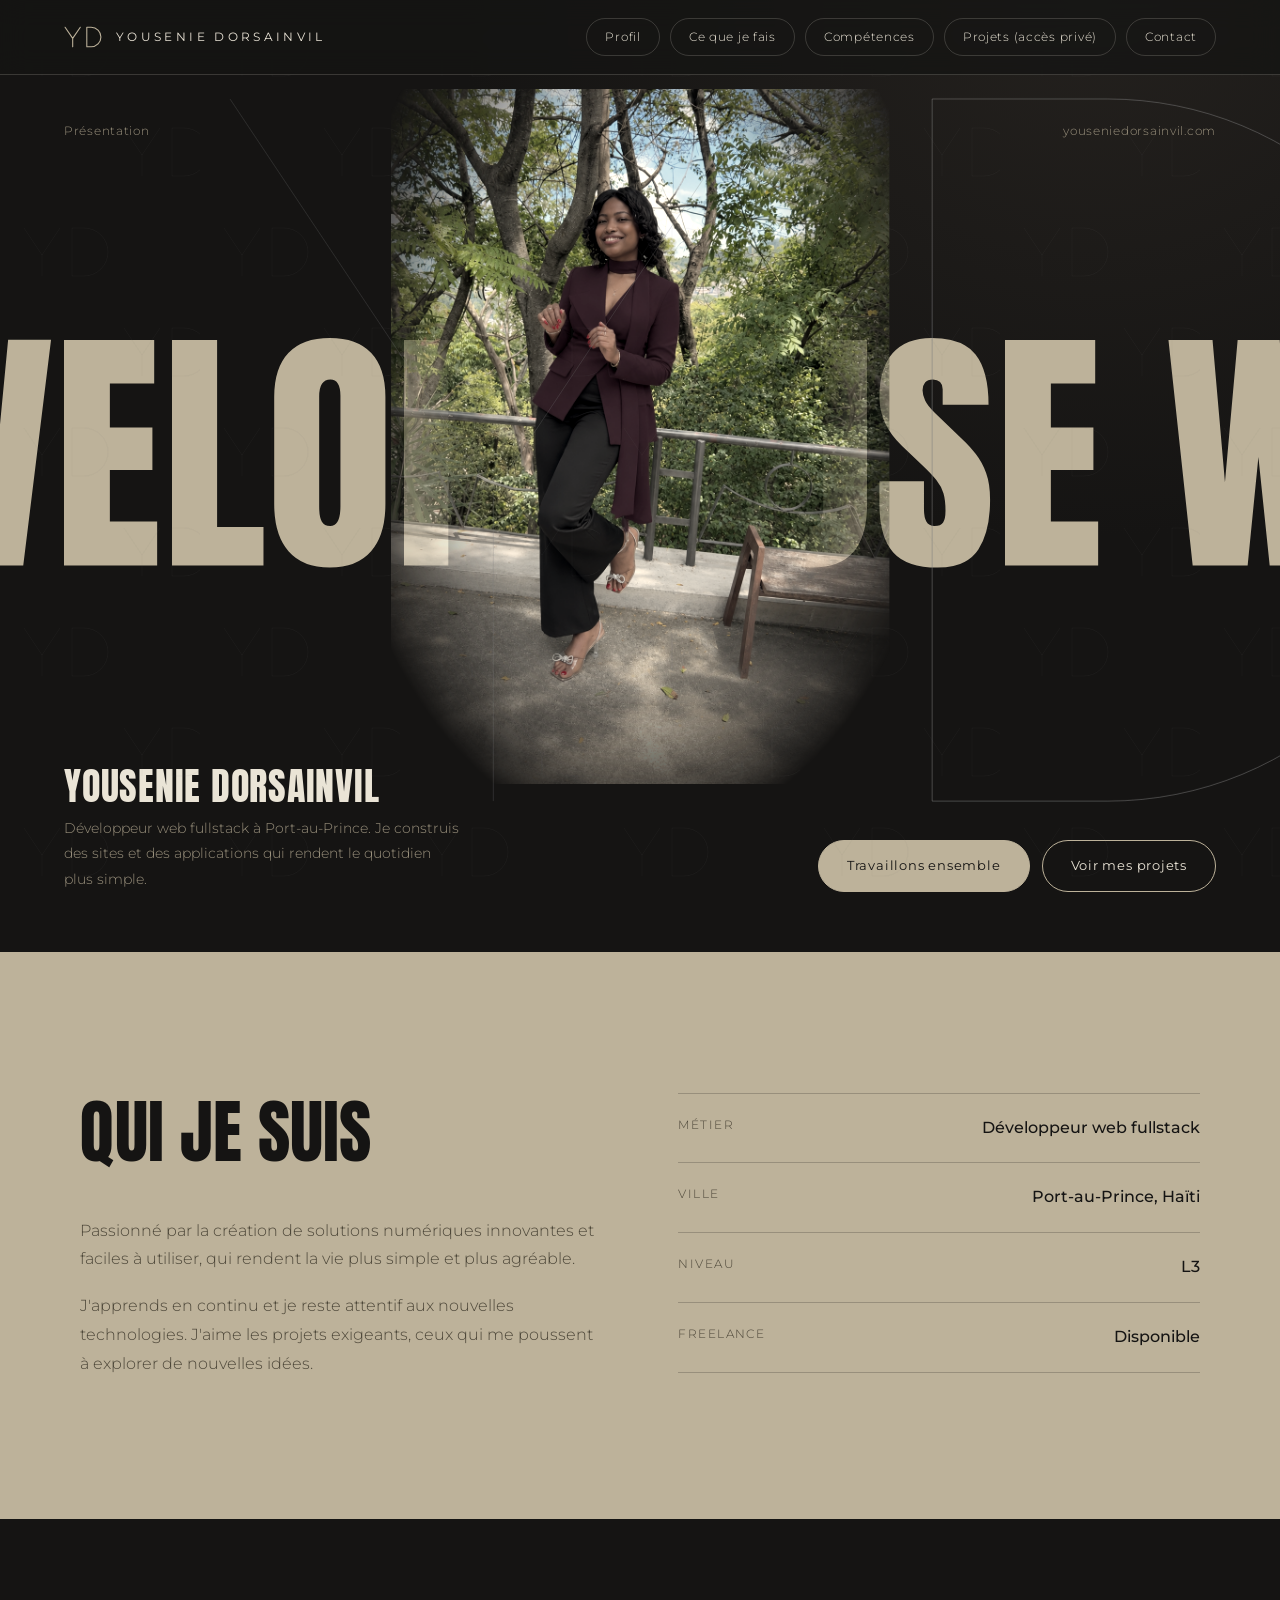
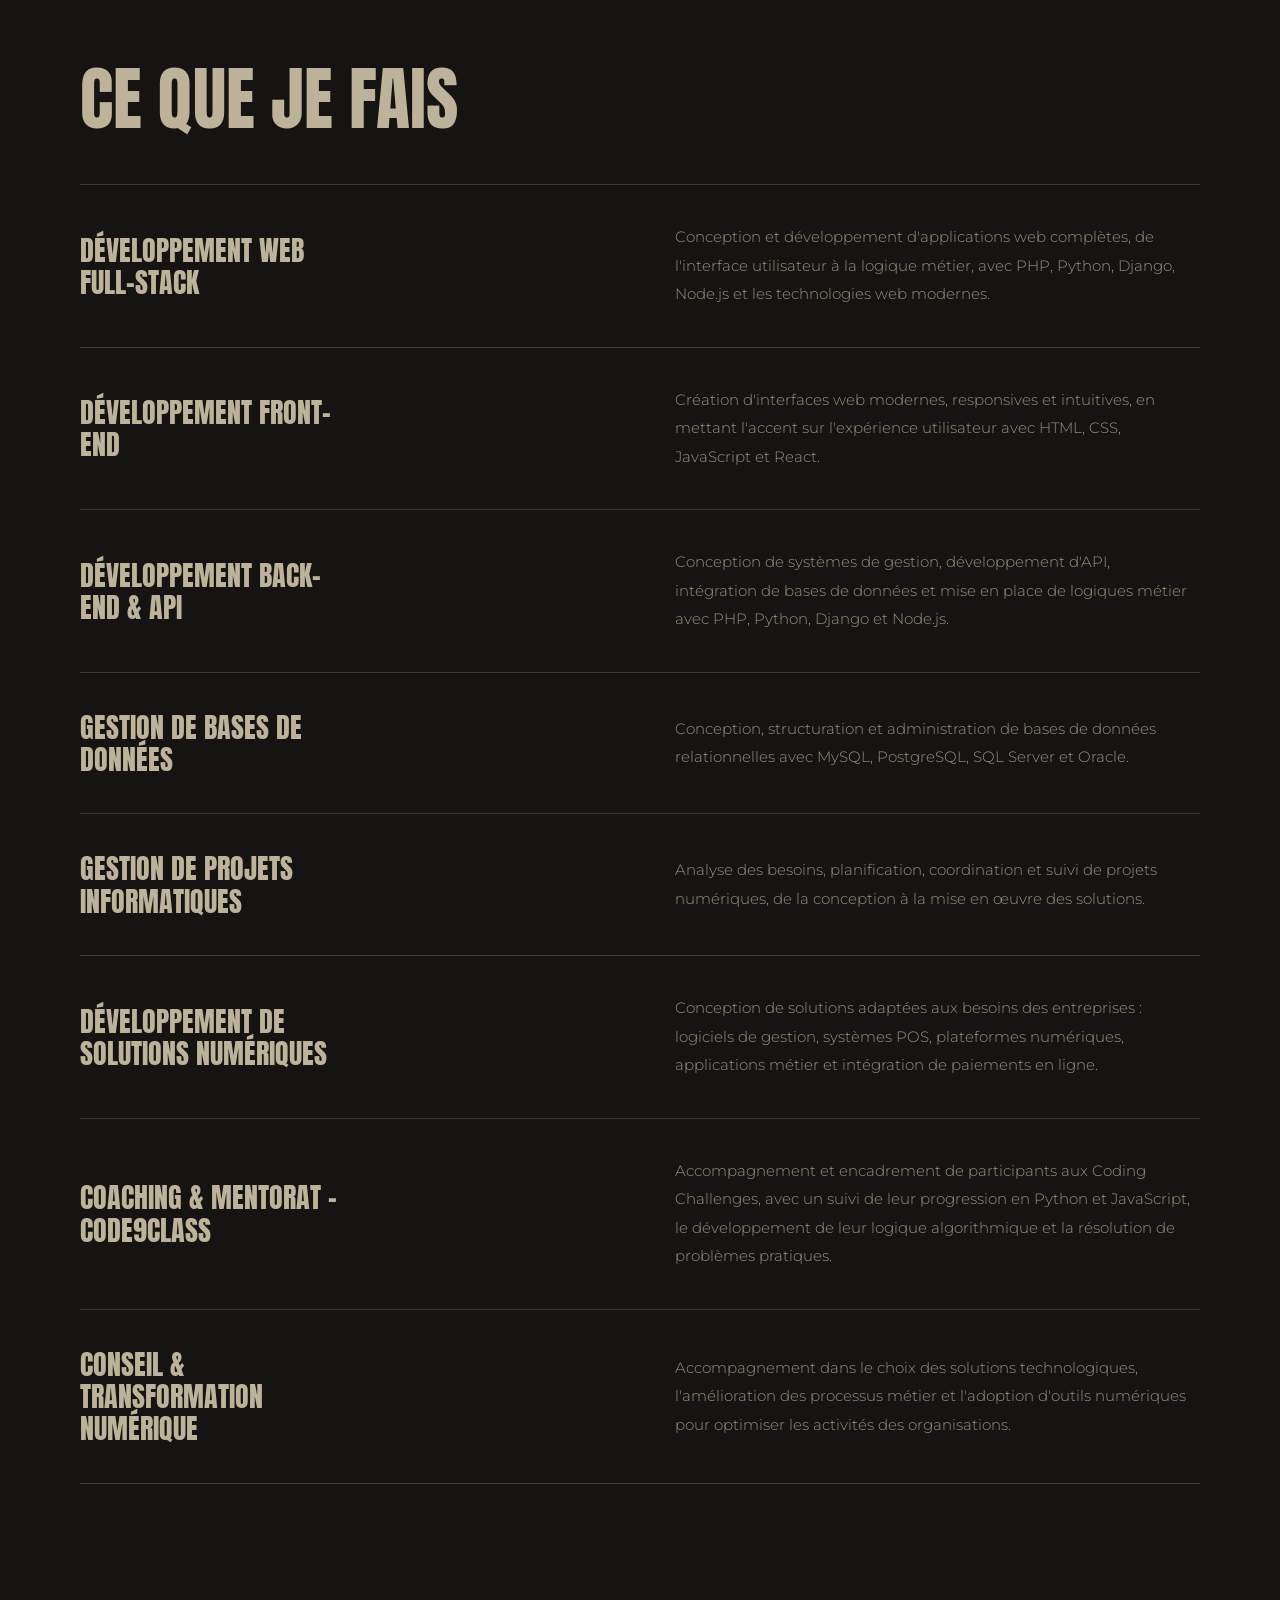
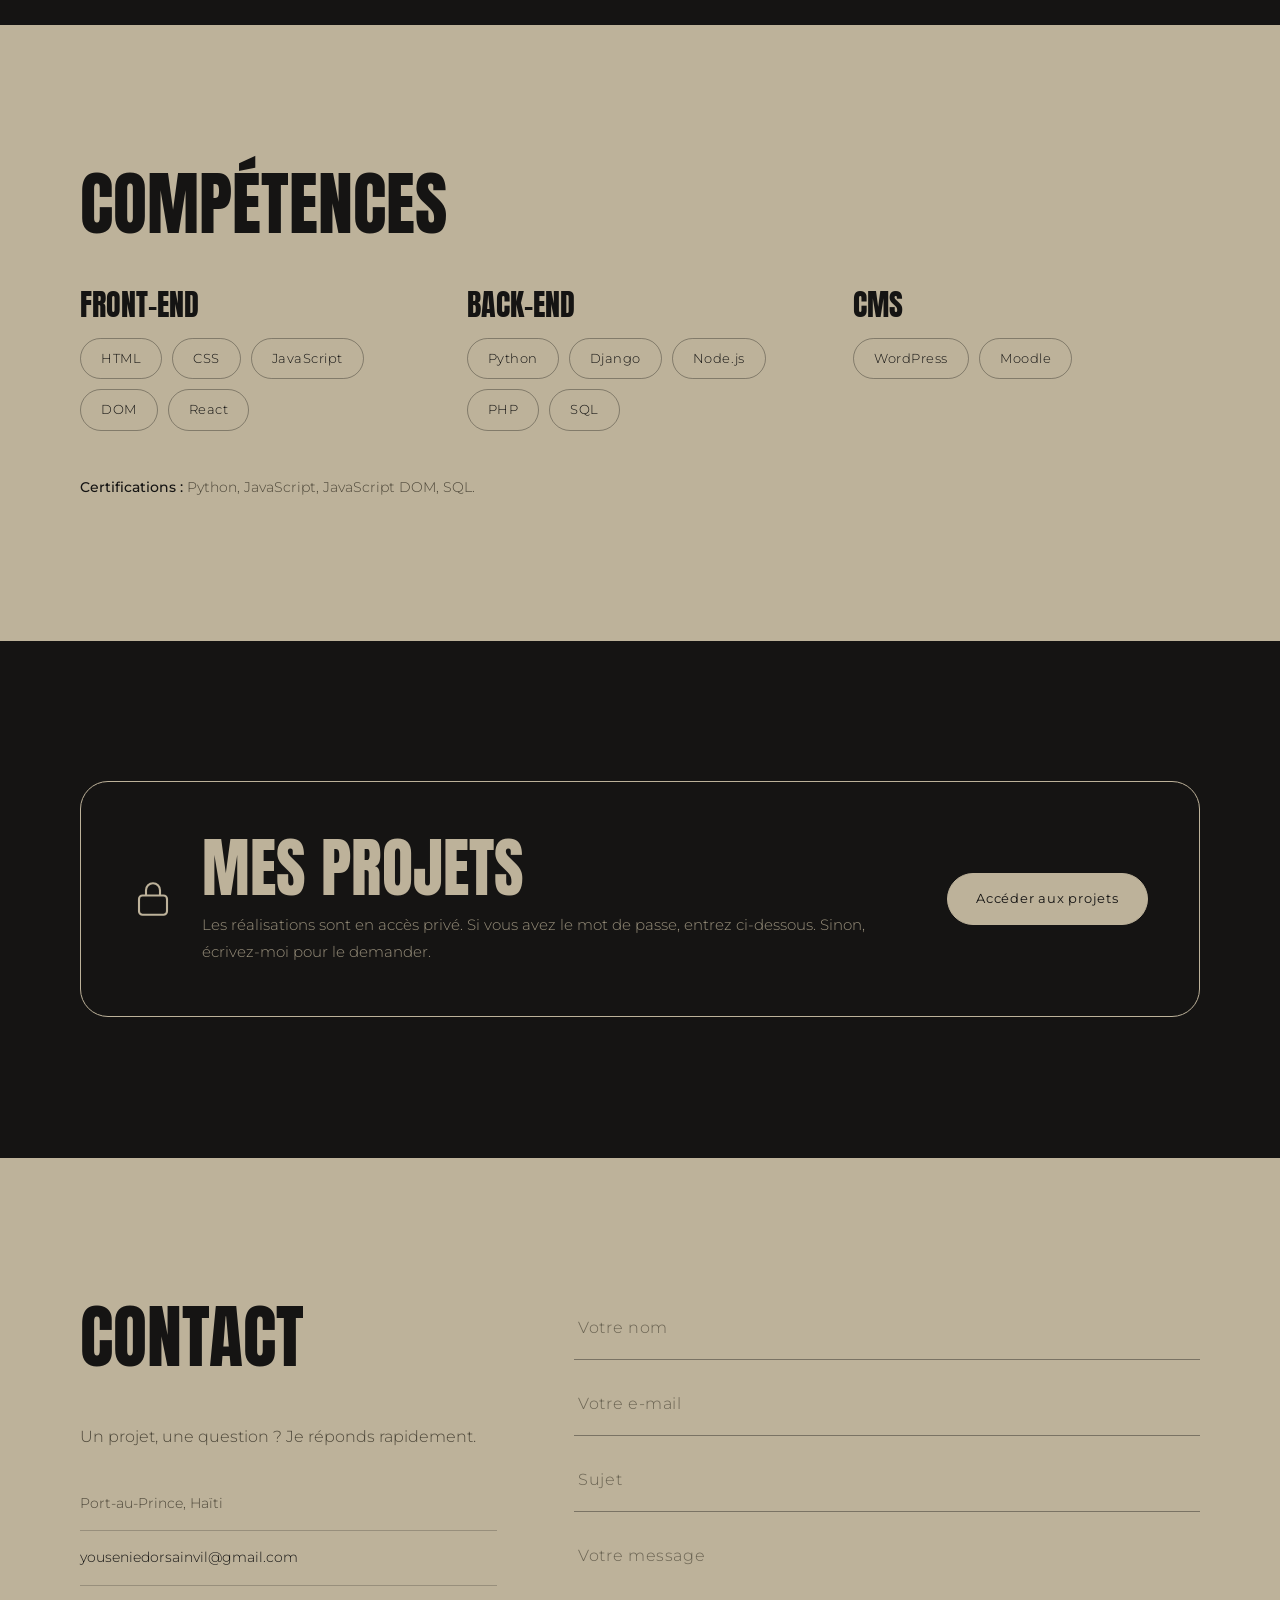
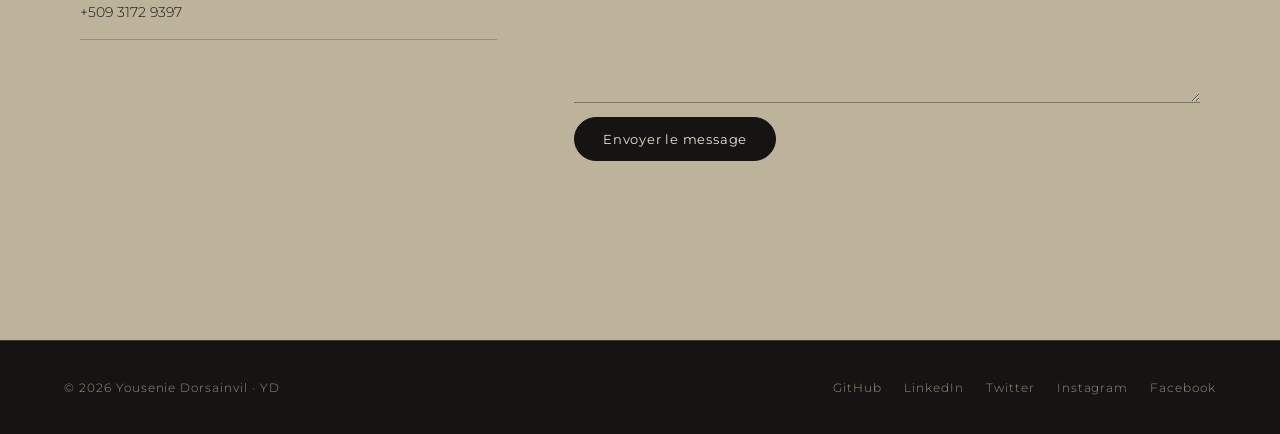
==== index.html @ a7d5c76f "first commit" ====
<!DOCTYPE html>
<html lang="fr">
<head>
  <meta charset="utf-8">
  <meta name="viewport" content="width=device-width, initial-scale=1">
  <title>Yousenie Dorsainvil — Développeur web fullstack</title>
  <meta name="description" content="Portfolio de Yousenie Dorsainvil (YD), développeur web fullstack à Port-au-Prince, Haïti.">
  <link rel="icon" href="assets/img/favicon.png">
  <link rel="preconnect" href="https://fonts.googleapis.com">
  <link rel="preconnect" href="https://fonts.gstatic.com" crossorigin>
  <link href="https://fonts.googleapis.com/css2?family=Anton&family=Montserrat:wght@300;400;500&display=swap" rel="stylesheet">
  <link rel="stylesheet" href="css/yd.css">
</head>
<body>

  <!-- Arrière-plan YD -->
  <div class="bg-glow" aria-hidden="true"></div>
  <div class="bg-pattern" aria-hidden="true"></div>
  <div class="bg-mark" id="mark" aria-hidden="true">
    <svg viewBox="0 0 140 80"><path d="M0 0L30 45L60 0M30 45V80"/><path class="accent" d="M80 0V80H100A40 40 0 0 0 100 0Z"/></svg>
  </div>

  <header class="nav">
    <a href="#top" class="logo" aria-label="YD — accueil">
      <svg viewBox="0 0 140 80" aria-hidden="true"><path d="M4 4L32 45L60 4M32 45V76M84 4V76H100A36 36 0 0 0 100 4Z"/></svg>
      <span>Yousenie Dorsainvil</span>
    </a>
    <ul>
      <li><a class="link" href="#profil">Profil</a></li>
      <li><a class="link" href="#faire">Ce que je fais</a></li>
      <li><a class="link" href="#competences">Compétences</a></li>
      <li><a class="link lock" href="projects.php">Projets (accès privé)</a></li>
      <li><a class="link" href="#contact">Contact</a></li>
    </ul>
  </header>

  <main id="top">

    <section class="hero">
      <div class="hero-top"><span>Présentation</span><span>youseniedorsainvil.com</span></div>
      <div class="hero-stage">
        <h1>Développeuse web</h1>
        <img class="hero-photo" src="img/3.png" alt="Portrait de Yousenie Dorsainvil" width="800" height="1000">
      </div>
      <div class="hero-bottom">
        <div>
          <p class="name">Yousenie Dorsainvil</p>
          <p class="role">Développeur web fullstack à Port-au-Prince. Je construis des sites et des applications qui rendent le quotidien plus simple.</p>
        </div>
        <div class="btns">
          <a class="btn solid" href="#contact">Travaillons ensemble</a>
          <a class="btn" href="projects.php">Voir mes projets</a>
        </div>
      </div>
    </section>

    <section id="profil" class="beige">
      <div class="inner about-grid">
        <div>
          <h2>Qui je suis</h2>
          <p class="lead">Passionné par la création de solutions numériques innovantes et faciles à utiliser, qui rendent la vie plus simple et plus agréable.</p>
          <p class="lead">J'apprends en continu et je reste attentif aux nouvelles technologies. J'aime les projets exigeants, ceux qui me poussent à explorer de nouvelles idées.</p>
        </div>
        <ul class="facts">
          <li><span>Métier</span><strong>Développeur web fullstack</strong></li>
          <li><span>Ville</span><strong>Port-au-Prince, Haïti</strong></li>
          <li><span>Niveau</span><strong>L3</strong></li>
          <li><span>Freelance</span><strong>Disponible</strong></li>
        </ul>
      </div>
    </section>

    <section id="faire">
      <div class="inner">
        <h2>Ce que je fais</h2>
        <div class="rows">

            <div class="row">
                <h3>Développement web Full-Stack</h3>
                <p>
                    Conception et développement d'applications web complètes,
                    de l'interface utilisateur à la logique métier, avec PHP,
                    Python, Django, Node.js et les technologies web modernes.
                </p>
            </div>

            <div class="row">
                <h3>Développement Front-End</h3>
                <p>
                    Création d'interfaces web modernes, responsives et intuitives,
                    en mettant l'accent sur l'expérience utilisateur avec HTML,
                    CSS, JavaScript et React.
                </p>
            </div>

            <div class="row">
                <h3>Développement Back-End & API</h3>
                <p>
                    Conception de systèmes de gestion, développement d'API,
                    intégration de bases de données et mise en place de logiques
                    métier avec PHP, Python, Django et Node.js.
                </p>
            </div>

            <div class="row">
                <h3>Gestion de bases de données</h3>
                <p>
                    Conception, structuration et administration de bases de données
                    relationnelles avec MySQL, PostgreSQL, SQL Server et Oracle.
                </p>
            </div>

            <div class="row">
                <h3>Gestion de projets informatiques</h3>
                <p>
                    Analyse des besoins, planification, coordination et suivi
                    de projets numériques, de la conception à la mise en œuvre
                    des solutions.
                </p>
            </div>

            <div class="row">
                <h3>Développement de solutions numériques</h3>
                <p>
                    Conception de solutions adaptées aux besoins des entreprises :
                    logiciels de gestion, systèmes POS, plateformes numériques,
                    applications métier et intégration de paiements en ligne.
                </p>
            </div>

            <div class="row">
                <h3>Coaching & Mentorat – Code9Class</h3>
                <p>
                    Accompagnement et encadrement de participants aux Coding
                    Challenges, avec un suivi de leur progression en Python
                    et JavaScript, le développement de leur logique algorithmique
                    et la résolution de problèmes pratiques.
                </p>
            </div>

            <div class="row">
                <h3>Conseil & Transformation numérique</h3>
                <p>
                    Accompagnement dans le choix des solutions technologiques,
                    l'amélioration des processus métier et l'adoption d'outils
                    numériques pour optimiser les activités des organisations.
                </p>
            </div>

        </div>

      </div>
    </section>

    <section id="competences" class="beige">
      <div class="inner">
        <h2>Compétences</h2>
        <div class="skills">
          <div><h3>Front-end</h3><div class="chips"><span class="chip">HTML</span><span class="chip">CSS</span><span class="chip">JavaScript</span><span class="chip">DOM</span><span class="chip">React</span></div></div>
          <div><h3>Back-end</h3><div class="chips"><span class="chip">Python</span><span class="chip">Django</span><span class="chip">Node.js</span><span class="chip">PHP</span><span class="chip">SQL</span></div></div>
          <div><h3>CMS</h3><div class="chips"><span class="chip">WordPress</span><span class="chip">Moodle</span></div></div>
        </div>
        <p class="certs"><b>Certifications :</b> Python, JavaScript, JavaScript DOM, SQL.</p>
      </div>
    </section>

    <section id="projets">
      <div class="inner">
        <div class="locked">
          <svg viewBox="0 0 24 24" aria-hidden="true"><rect x="4" y="10" width="16" height="11" rx="2"/><path d="M8 10V7a4 4 0 0 1 8 0v3"/></svg>
          <div>
            <h2>Mes projets</h2>
            <p>Les réalisations sont en accès privé. Si vous avez le mot de passe, entrez ci-dessous. Sinon, écrivez-moi pour le demander.</p>
          </div>
          <a class="btn solid" href="projects.php">Accéder aux projets</a>
        </div>
      </div>
    </section>

    <section id="contact" class="beige">
      <div class="inner contact-grid">
        <div>
          <h2>Contact</h2>
          <p class="lead">Un projet, une question ? Je réponds rapidement.</p>
          <ul>
            <li>Port-au-Prince, Haïti</li>
            <li><a href="mailto:youseniedorsainvil@gmail.com">youseniedorsainvil@gmail.com</a></li>
            <li><a href="tel:+50931729397">+509 3172 9397</a></li>
          </ul>
        </div>
        <form id="contactForm" action="contact.php" method="post">
          <input type="text" name="name" placeholder="Votre nom" required autocomplete="name">
          <input type="email" name="email" placeholder="Votre e-mail" required autocomplete="email">
          <input type="text" name="subject" placeholder="Sujet" required>
          <textarea name="message" rows="5" placeholder="Votre message" required></textarea>
          <input type="text" name="website" tabindex="-1" autocomplete="off" style="position:absolute;left:-9999px" aria-hidden="true">
          <button class="btn solid" type="submit" style="justify-self:start">Envoyer le message</button>
          <div class="status" id="status" role="status"></div>
        </form>
      </div>
    </section>
  </main>

  <footer>
    <span>© <span id="y"></span> Yousenie Dorsainvil · YD</span>
    <nav>
      <a href="https://github.com/youse22" target="_blank" rel="noopener">GitHub</a>
      <a href="https://www.linkedin.com/in/yousenie-dorsainvil" target="_blank" rel="noopener">LinkedIn</a>
      <a href="https://twitter.com/yousenieD" target="_blank" rel="noopener">Twitter</a>
      <a href="https://instagram.com/youseniedorsainvil" target="_blank" rel="noopener">Instagram</a>
      <a href="https://web.facebook.com/yoosenie.dorsainvil" target="_blank" rel="noopener">Facebook</a>
    </nav>
  </footer>

  <script>
    document.getElementById('y').textContent = new Date().getFullYear();

    // Léger parallaxe du monogramme YD
    const mark = document.getElementById('mark');
    if (!matchMedia('(prefers-reduced-motion: reduce)').matches) {
      let ticking = false;
      addEventListener('scroll', () => {
        if (ticking) return; ticking = true;
        requestAnimationFrame(() => { mark.style.setProperty('--py', (scrollY * -0.12) + 'px'); ticking = false; });
      }, { passive: true });
    }

    // Formulaire de contact
    const form = document.getElementById('contactForm'), status = document.getElementById('status');
    form.addEventListener('submit', async e => {
      e.preventDefault();
      status.className = 'status'; status.textContent = 'Envoi en cours…';
      try {
        const r = await fetch(form.action, { method: 'POST', body: new FormData(form) });
        const j = await r.json();
        status.className = 'status ' + (j.ok ? 'ok' : 'err');
        status.textContent = j.message;
        if (j.ok) form.reset();
      } catch (_) {
        status.className = 'status err';
        status.textContent = 'Échec de l’envoi. Écrivez-moi à youseniedorsainvil@gmail.com.';
      }
    });
  </script>
</body>
</html>
---- css/yd.css ----
/* Palette : charbon chaud + beige sable. Typo : Anton (titres condensés) + Montserrat (texte) */
:root{
  --ink:#151413; --ink2:#1E1C1A; --cream:#EAE4D6; --beige:#BDB29A; --sand:#A89C82; --muted:#9A917D;
  --line:rgba(234,228,214,.18);
  --display:'Anton','Oswald','Arial Narrow',sans-serif;
  --body:'Montserrat',system-ui,sans-serif;
}
*{box-sizing:border-box;margin:0;padding:0}
html{scroll-behavior:smooth}
body{background:var(--ink);color:var(--cream);font-family:var(--body);font-weight:300;line-height:1.8;font-size:16px;overflow-x:hidden}
a{color:inherit}
:focus-visible{outline:2px solid var(--beige);outline-offset:3px}

/* ---------- Monogramme YD (s'inverse selon le fond) ---------- */
.bg-glow{position:fixed;inset:0;z-index:-1;background:radial-gradient(70vw 60vw at 85% 0%,#24211e,var(--ink) 70%)}
.bg-pattern,.bg-mark{position:fixed;pointer-events:none;mix-blend-mode:difference;z-index:5}
.bg-pattern{inset:0;
  background-image:url("data:image/svg+xml,%3Csvg xmlns='http://www.w3.org/2000/svg' width='200' height='200' fill='none' stroke='%23ffffff' stroke-opacity='.055' stroke-width='1'%3E%3Cg transform='translate(24 28) scale(.6)'%3E%3Cpath d='M0 0L30 45L60 0M30 45V80M80 0V80H100A40 40 0 0 0 100 0Z'/%3E%3C/g%3E%3Cg transform='translate(124 128) scale(.6)'%3E%3Cpath d='M0 0L30 45L60 0M30 45V80M80 0V80H100A40 40 0 0 0 100 0Z'/%3E%3C/g%3E%3C/svg%3E")}
.bg-mark{right:-14vw;top:50%;width:96vw;max-width:1500px;transform:translateY(calc(-50% + var(--py,0px)))}
.bg-mark svg{width:100%;height:auto;display:block;overflow:visible}
.bg-mark path{fill:none;stroke:#fff;stroke-opacity:.13;stroke-width:1;vector-effect:non-scaling-stroke}
.bg-mark .accent{stroke-opacity:.26}

/* ---------- Navigation ---------- */
.nav{position:fixed;top:0;left:0;right:0;z-index:20;display:flex;align-items:center;justify-content:space-between;
  padding:18px clamp(20px,5vw,64px);backdrop-filter:blur(14px);background:rgba(21,20,19,.75);border-bottom:1px solid var(--line)}
.logo{display:flex;align-items:center;gap:14px;text-decoration:none;font-weight:400;font-size:12px;letter-spacing:.28em;text-transform:uppercase}
.logo svg{width:38px;height:22px}.logo path{fill:none;stroke:var(--beige);stroke-width:4;stroke-linecap:round;stroke-linejoin:round}
.nav ul{display:flex;gap:10px;list-style:none;font-size:12px;letter-spacing:.06em}
.nav a.link{display:block;text-decoration:none;color:var(--cream);padding:7px 18px;border:1px solid var(--line);border-radius:999px;transition:background .2s,color .2s,border-color .2s}
.nav a.link:hover,.nav .lock{border-color:var(--beige)}
.nav a.link:hover{background:var(--beige);color:var(--ink)}
@media(max-width:1000px){.nav ul{display:none}}

/* ---------- Mise en page ---------- */
section,.wrap{padding:clamp(80px,11vw,150px) clamp(20px,5vw,64px)}

.inner {
    max-width: 1120px;
    margin: 0 auto;
}

/* TITRES */
h1, h2, h3 {
    font-family: var(--display);
    font-weight: 400;
    text-transform: uppercase;
    letter-spacing: 0;
    line-height: 1.08;
}

h2 {
    font-size: clamp(42px, 5.5vw, 76px);
    max-width: 18ch;
    margin-bottom: 48px;
    color: var(--beige);
}

/* INTRODUCTION */
.lead {
    color: var(--muted);
    max-width: 55ch;
    font-size: 16px;
    line-height: 1.8;
}

/* LISTE DES SERVICES */
.rows {
    margin-top: 24px;
    border-top: 1px solid var(--line);
}

/* CHAQUE LIGNE */
.row {
    display: grid;
    grid-template-columns: 1fr 1fr;
    gap: 70px;
    padding: 38px 0;
    border-bottom: 1px solid var(--line);
    align-items: center;
    transition: padding 0.3s ease;
}

/* TITRE DU SERVICE */
.row h3 {
    font-size: clamp(23px, 2.2vw, 30px);
    line-height: 1.15;
    color: var(--beige);
    max-width: 19ch;
    margin: 0;
}

/* DESCRIPTION */
.row p {
    color: var(--muted);
    max-width: 52ch;
    font-size: 15px;
    line-height: 1.9;
    margin: 0;
}

/* PETIT EFFET AU SURVOL */
.row:hover {
    padding-left: 10px;
}

/* TABLETTES ET MOBILES */
@media (max-width: 720px) {

    .inner {
        padding-left: 20px;
        padding-right: 20px;
    }

    h2 {
        font-size: clamp(38px, 10vw, 58px);
        margin-bottom: 32px;
    }

    .row {
        grid-template-columns: 1fr;
        gap: 14px;
        padding: 27px 0;
    }

    .row h3 {
        font-size: 25px;
        max-width: 100%;
    }

    .row p {
        font-size: 14px;
        line-height: 1.8;
    }
}


/* Sections beiges (alternance avec le charbon) */
.beige{background:var(--beige);color:var(--ink)}
.beige h2{color:var(--ink)}
.beige .lead,.beige .certs,.beige .facts span,.beige .contact-grid li{color:#4d4739}
.beige .facts li,.beige .facts li:first-child,.beige .contact-grid li{border-color:rgba(21,20,19,.22)}
.beige .chip{border-color:rgba(21,20,19,.35);color:var(--ink)}
.beige .skills h3{color:var(--ink)}
.beige .certs b,.beige .contact-grid li a{color:var(--ink)}
.beige input,.beige textarea{color:var(--ink);border-color:rgba(21,20,19,.4)}
.beige input::placeholder,.beige textarea::placeholder{color:#6b6453}
.beige input:focus,.beige textarea:focus{border-color:var(--ink)}
.beige .btn{border-color:var(--ink);color:var(--ink)}
.beige .btn:hover,.beige .btn.solid{background:var(--ink);color:var(--cream)}
.beige .btn.solid:hover{background:#3a362f}
.beige .status.ok{color:#1f5a35}.beige .status.err{color:#8c2222}

/* Hero : titre géant + portrait qui le chevauche */
.hero{min-height:100vh;display:flex;flex-direction:column;justify-content:center;padding-top:120px;padding-bottom:60px;gap:18px}
.hero-top,.hero-bottom{max-width:1280px;width:100%;margin:0 auto;display:flex;justify-content:space-between;gap:20px;flex-wrap:wrap;align-items:flex-end}
.hero-top{font-size:12px;letter-spacing:.06em;color:var(--muted)}
.hero-stage{position:relative;max-width:1280px;width:100%;margin:0 auto;height:clamp(300px,46vw,620px)}
.hero h1{
  position:absolute;
  top:50%;
  left:50%;
  transform:translate(-50%,-50%);
  font-size:clamp(78px,20.5vw,330px);
  line-height:.85;
  color:var(--beige);
  white-space:nowrap;
  text-align:center;
  z-index:1;
}.hero-photo{position:absolute;z-index:2;left:50%;bottom:-6%;transform:translateX(-50%);height:118%;width:auto;max-width:62%;object-fit:cover;
  filter:grayscale(.35) sepia(.2) contrast(1.05);
  -webkit-mask-image:radial-gradient(ellipse 62% 66% at 50% 42%,#000 58%,transparent 100%);
          mask-image:radial-gradient(ellipse 62% 66% at 50% 42%,#000 58%,transparent 100%)}
.name{font-family:var(--display);text-transform:uppercase;font-size:clamp(24px,3vw,38px);letter-spacing:.02em;color:var(--cream);line-height:1.1}
.role{color:var(--muted);font-size:14px;max-width:44ch;margin-top:8px}
.btns{display:flex;gap:12px;flex-wrap:wrap}
.btn{display:inline-flex;align-items:center;padding:13px 28px;text-decoration:none;font-weight:400;font-size:13px;letter-spacing:.06em;border:1px solid var(--beige);border-radius:999px;transition:background .25s,color .25s;cursor:pointer;background:none;color:var(--cream);font-family:var(--body)}
.btn:hover,.btn.solid{background:var(--beige);color:var(--ink)}
.btn.solid:hover{background:var(--cream);border-color:var(--cream)}

/* Profil */
.about-grid{display:grid;grid-template-columns:1fr 1fr;gap:clamp(32px,6vw,90px)}
.about-grid p+p{margin-top:18px}
.facts{list-style:none}
.facts li{display:flex;justify-content:space-between;gap:20px;padding:20px 0;border-bottom:1px solid var(--line)}
.facts li:first-child{border-top:1px solid var(--line)}
.facts span{color:var(--muted);font-size:12px;letter-spacing:.12em;text-transform:uppercase}
.facts strong{font-weight:500}
@media(max-width:860px){.about-grid{grid-template-columns:1fr}}

/* Ce que je fais */

@media(max-width:720px){.row{grid-template-columns:1fr;gap:8px}}

/* Compétences */
.skills{display:grid;grid-template-columns:repeat(3,1fr);gap:40px;margin-top:36px}
.skills h3{font-size:30px;margin-bottom:16px}
.chips{display:flex;flex-wrap:wrap;gap:10px}
.chip{padding:8px 20px;border:1px solid var(--line);border-radius:999px;font-size:13px;letter-spacing:.04em}
.certs{margin-top:44px;color:var(--muted);font-size:14px}
.certs b{color:var(--cream);font-weight:500}
@media(max-width:860px){.skills{grid-template-columns:1fr}}

/* Bloc projets verrouillé */
.locked{display:grid;grid-template-columns:auto 1fr auto;gap:28px;align-items:center;padding:clamp(28px,4vw,52px);border:1px solid var(--beige);border-radius:28px}
.locked svg{width:42px;height:42px;stroke:var(--beige);fill:none;stroke-width:1.2}
.locked h2{font-size:clamp(40px,5vw,68px);margin:0 0 8px;max-width:none}
.locked p{font-size:15px;color:var(--muted)}
@media(max-width:760px){.locked{grid-template-columns:1fr}}

/* Contact */
.contact-grid{display:grid;grid-template-columns:.8fr 1.2fr;gap:clamp(32px,6vw,90px)}
.contact-grid ul{list-style:none;margin-top:26px}
.contact-grid li{padding:14px 0;border-bottom:1px solid var(--line);color:var(--muted);font-size:14px}
.contact-grid li a{color:var(--cream);text-decoration:none}
form{display:grid;gap:14px}
input,textarea{width:100%;padding:16px 4px;border:0;border-bottom:1px solid var(--line);background:transparent;color:var(--cream);font:inherit;border-radius:0}
input::placeholder,textarea::placeholder{color:#7d7563;letter-spacing:.04em}
input:focus,textarea:focus{outline:none;border-color:var(--beige)}
.status{min-height:24px;font-size:14px}
.status.ok{color:#b8d8c2}.status.err{color:#e6b3b3}
@media(max-width:860px){.contact-grid{grid-template-columns:1fr}}

footer{padding:36px clamp(20px,5vw,64px);border-top:1px solid var(--line);display:flex;justify-content:space-between;flex-wrap:wrap;gap:16px;color:var(--muted);font-size:12px;letter-spacing:.08em}
footer nav{display:flex;gap:22px;flex-wrap:wrap}
footer a{text-decoration:none}footer a:hover{color:var(--cream)}

/* Page projets (accès privé) */
.gate{min-height:100vh;display:grid;place-items:center;padding:24px}
.gate-box{width:min(440px,100%);padding:44px;border:1px solid var(--line);border-radius:28px;background:rgba(30,28,26,.85);backdrop-filter:blur(10px)}
.gate-box h1{font-size:52px;margin:14px 0 10px;color:var(--beige)}
.gate-box p{color:var(--muted);margin-bottom:22px;font-size:14px}
.gate-box .err{color:#e6b3b3;margin-bottom:14px;font-size:14px}
.gate-box .back{display:inline-block;margin-top:20px;color:var(--muted);font-size:12px;letter-spacing:.06em}
.top{padding-top:160px}
.grid{display:grid;grid-template-columns:repeat(auto-fill,minmax(310px,1fr));gap:28px;margin-top:48px}
.card{display:flex;flex-direction:column;border:1px solid var(--line);border-radius:24px;overflow:hidden;background:rgba(30,28,26,.8);transition:transform .25s,border-color .25s}
.card:hover{transform:translateY(-6px);border-color:var(--beige)}
.card .shot{aspect-ratio:16/10;overflow:hidden;background:var(--ink2);border-bottom:1px solid var(--line)}
.card .shot img{width:100%;height:100%;object-fit:cover;object-position:top;display:block;filter:sepia(.25) grayscale(.3);transition:transform .6s,filter .4s}
.card:hover .shot img{transform:scale(1.04);filter:none}
.card .body{padding:26px;display:flex;flex-direction:column;gap:12px;flex:1}
.card h3{font-size:32px;color:var(--beige)}
.card p{color:var(--muted);font-size:14.5px}
.card .tags{display:flex;gap:8px;flex-wrap:wrap;margin-top:auto}
.card .tags span{font-size:12px;padding:4px 14px;border:1px solid var(--line);border-radius:999px;color:var(--cream)}
.card .visit{margin-top:6px;font-size:13px;letter-spacing:.06em;text-decoration:none;color:var(--beige);border-bottom:1px solid var(--beige);align-self:flex-start;padding-bottom:3px}

@media(max-width:760px){.hero-photo{max-width:90%}.hero-bottom{flex-direction:column;align-items:flex-start}}
@media(prefers-reduced-motion:reduce){*{transition:none!important;scroll-behavior:auto!important}}
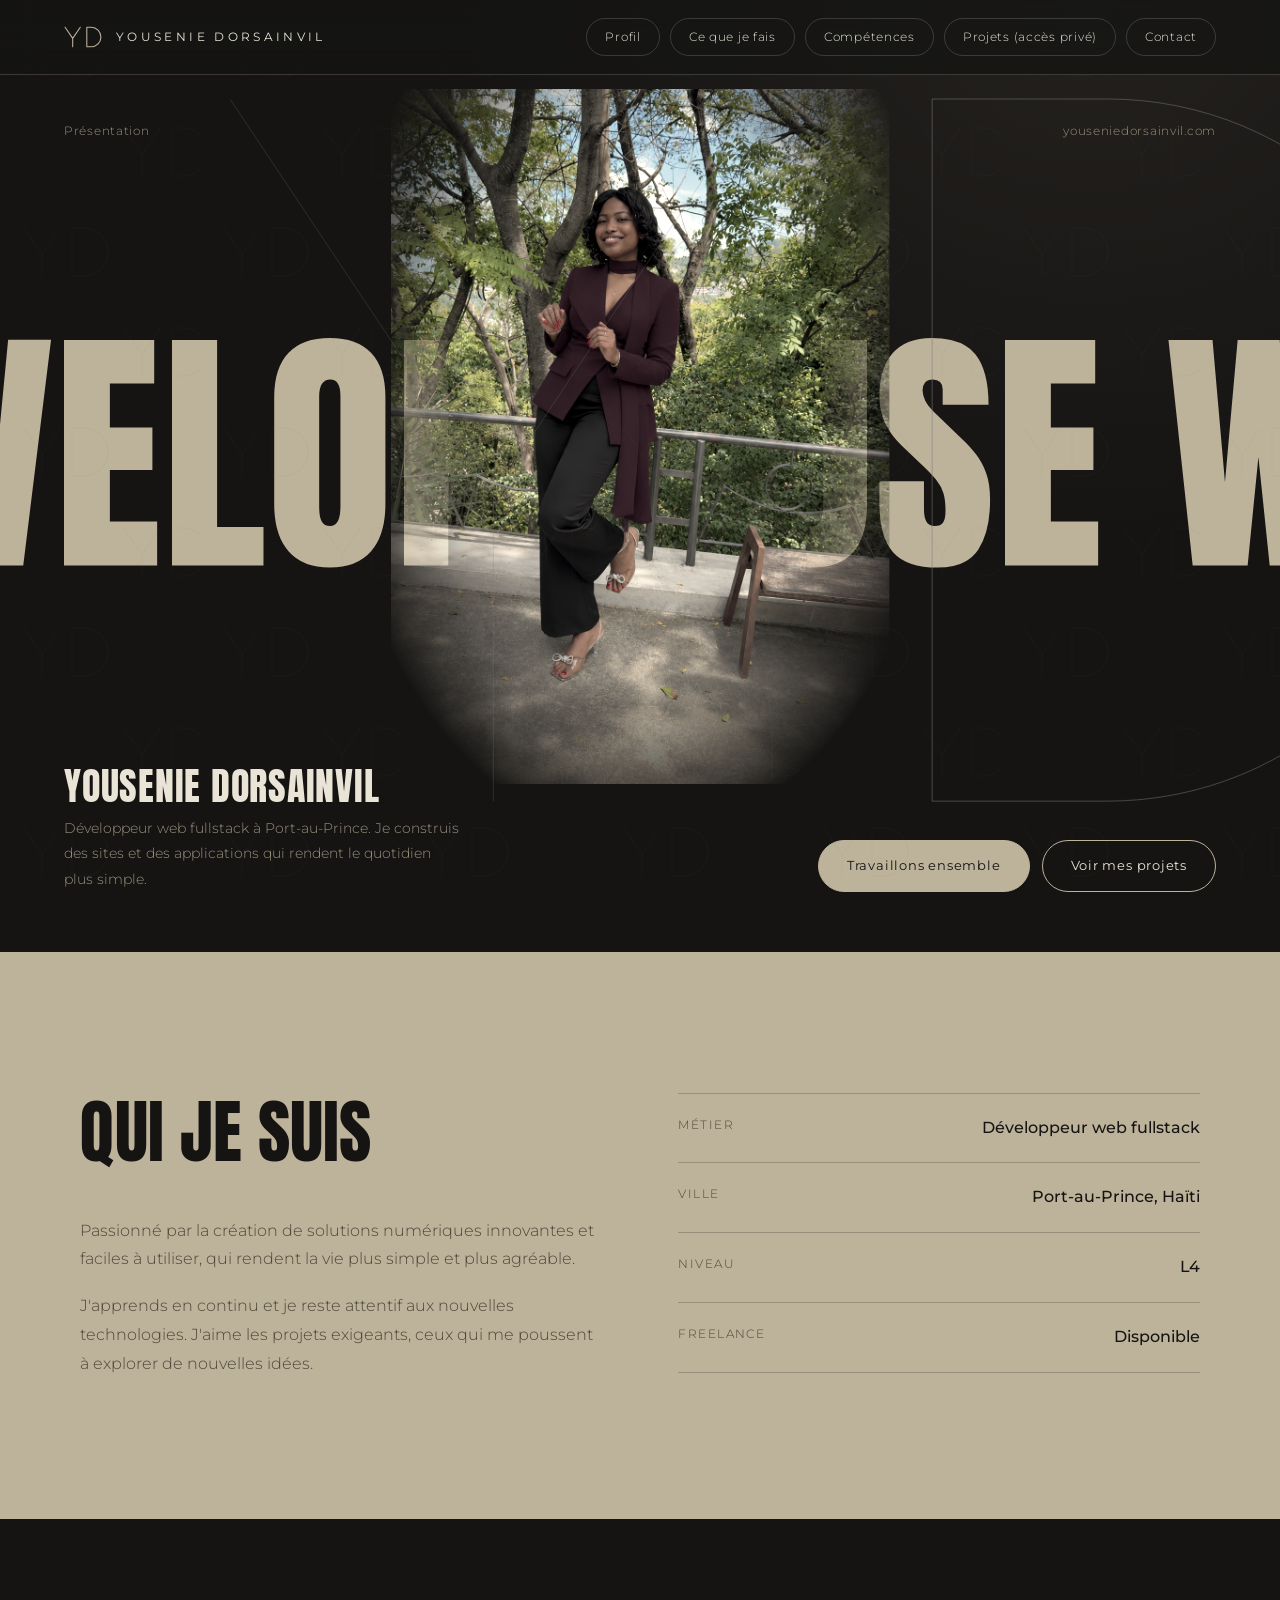
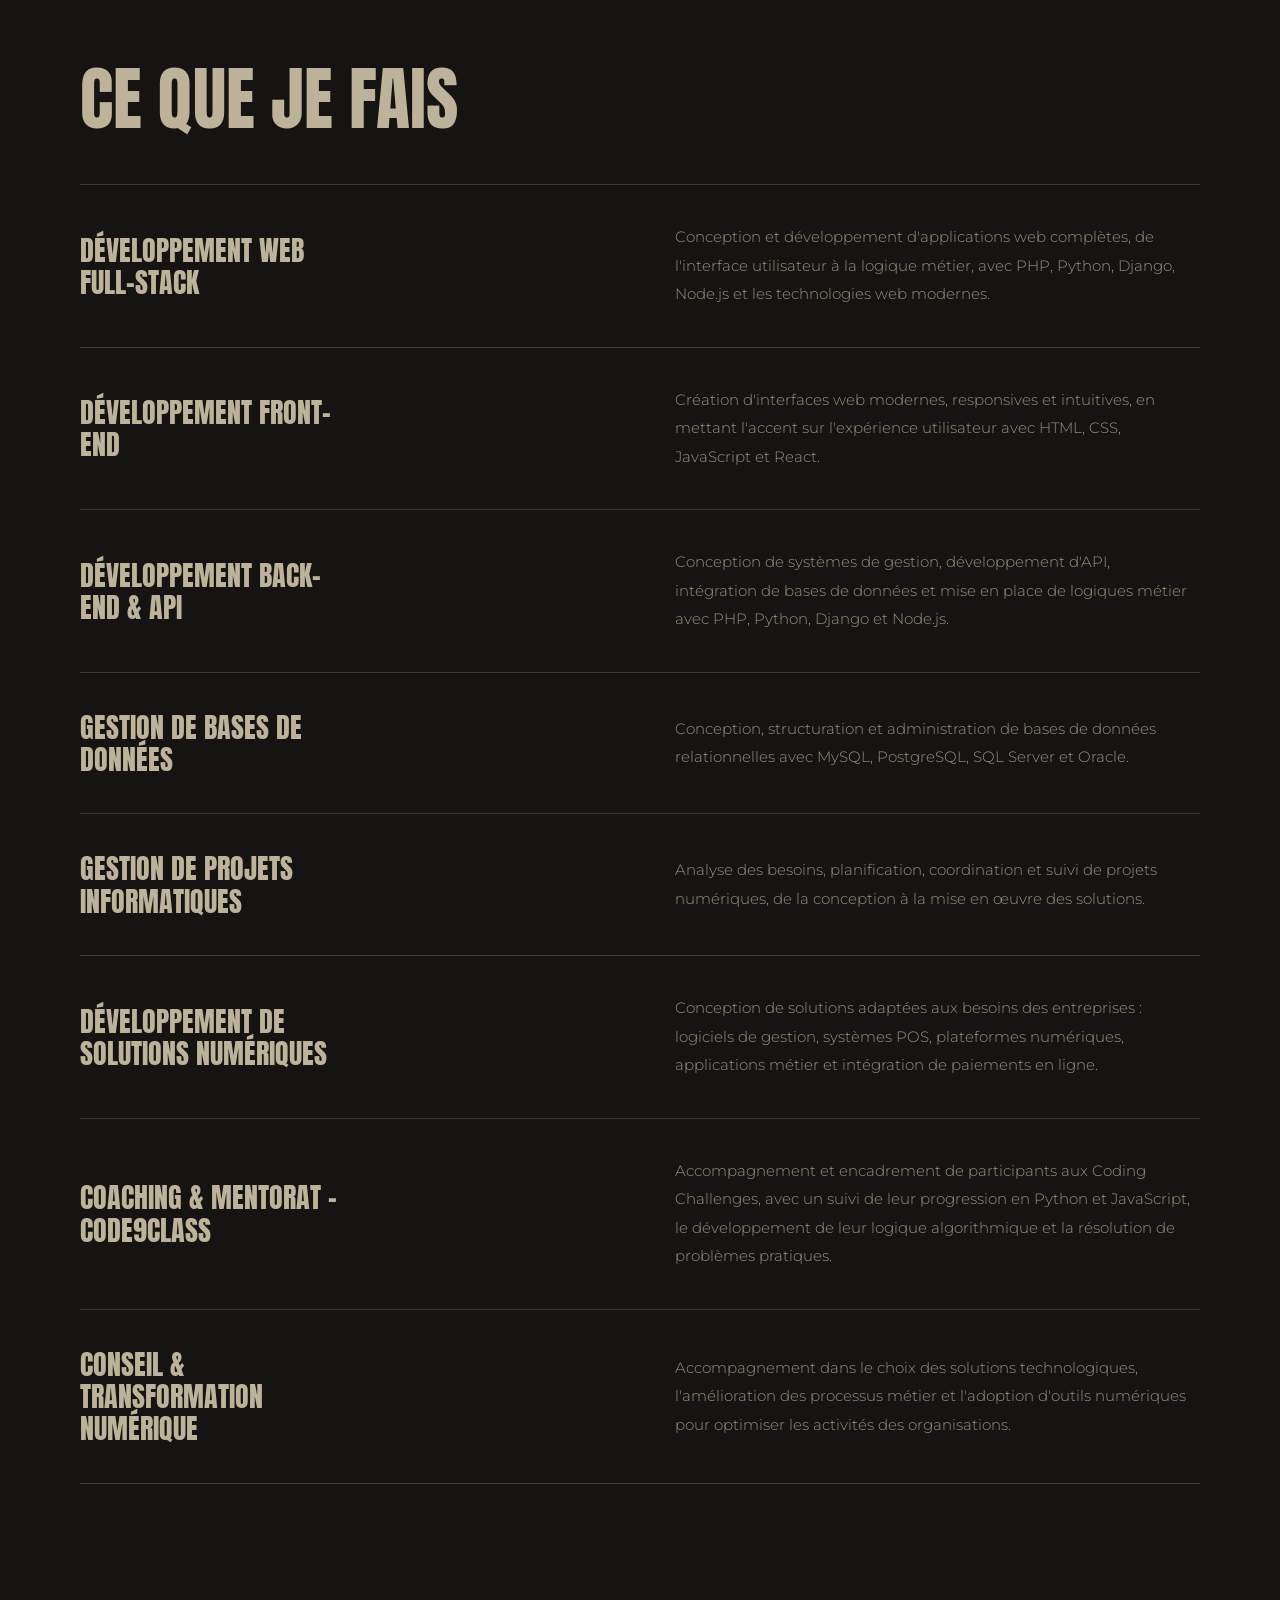
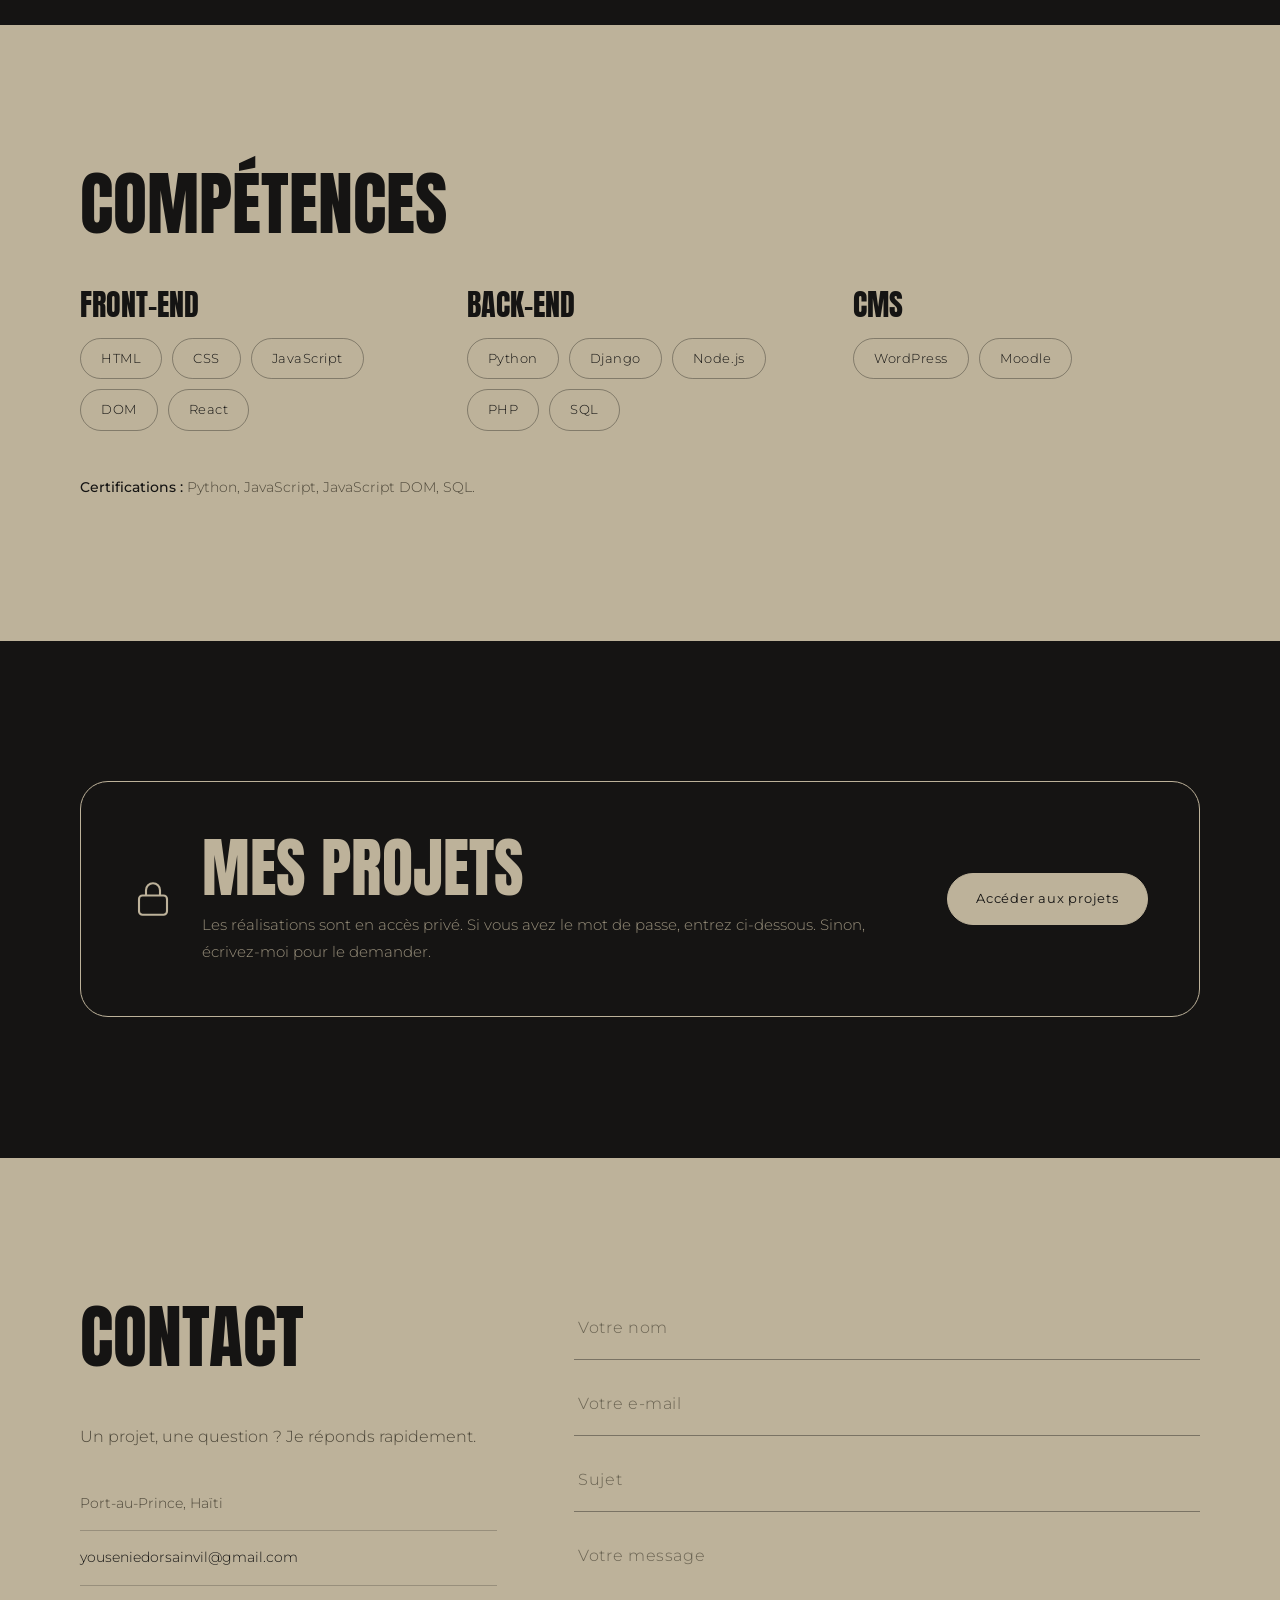
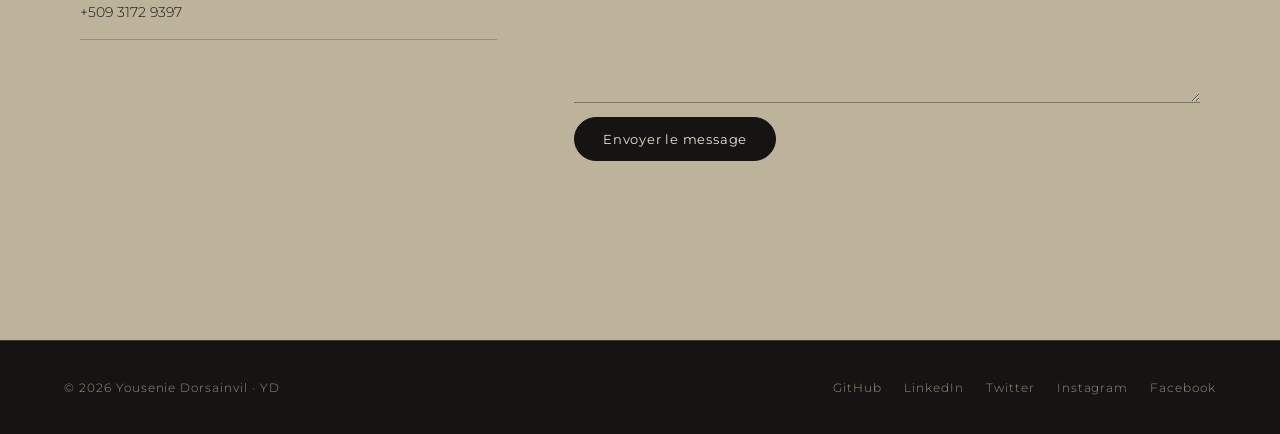
==== commit 6a0f8433: "update" ====
--- a/index.html
+++ b/index.html
@@ -64,7 +64,7 @@
         <ul class="facts">
           <li><span>Métier</span><strong>Développeur web fullstack</strong></li>
           <li><span>Ville</span><strong>Port-au-Prince, Haïti</strong></li>
-          <li><span>Niveau</span><strong>L3</strong></li>
+          <li><span>Niveau</span><strong>L4</strong></li>
           <li><span>Freelance</span><strong>Disponible</strong></li>
         </ul>
       </div>
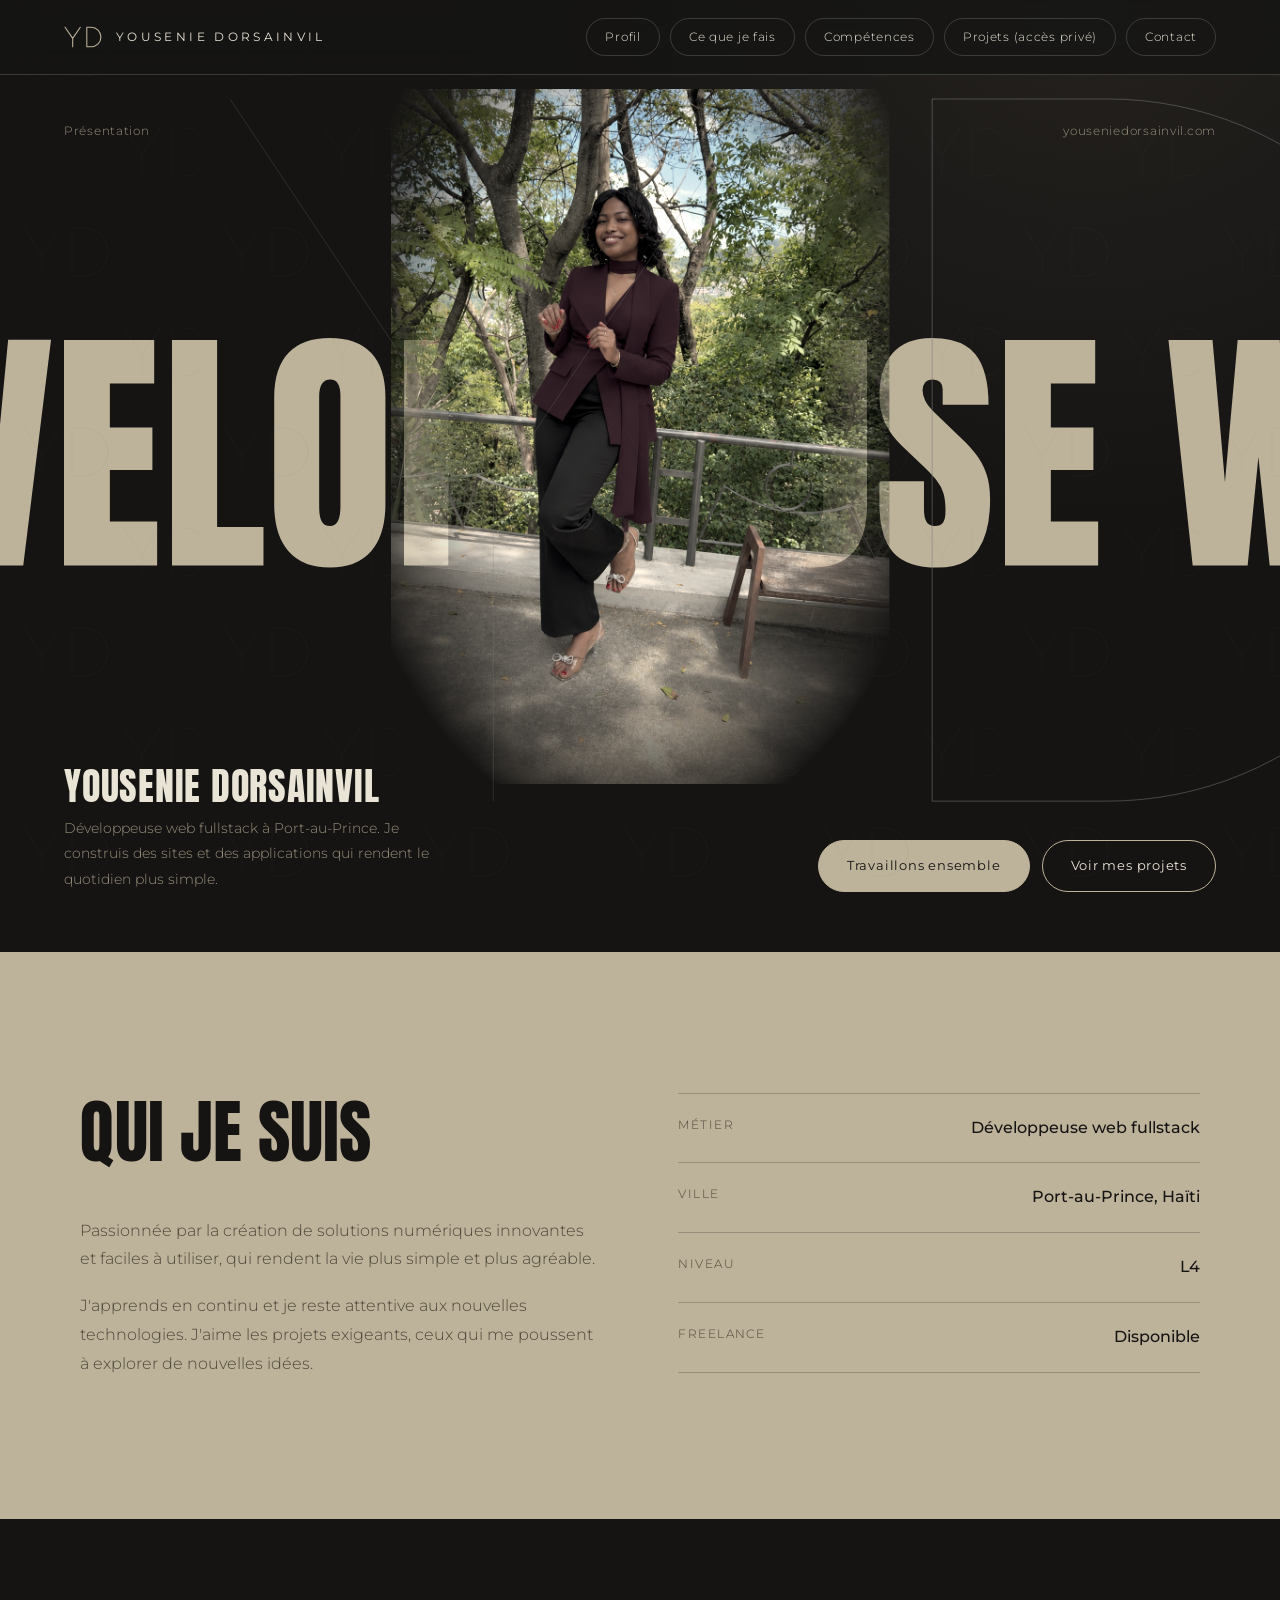
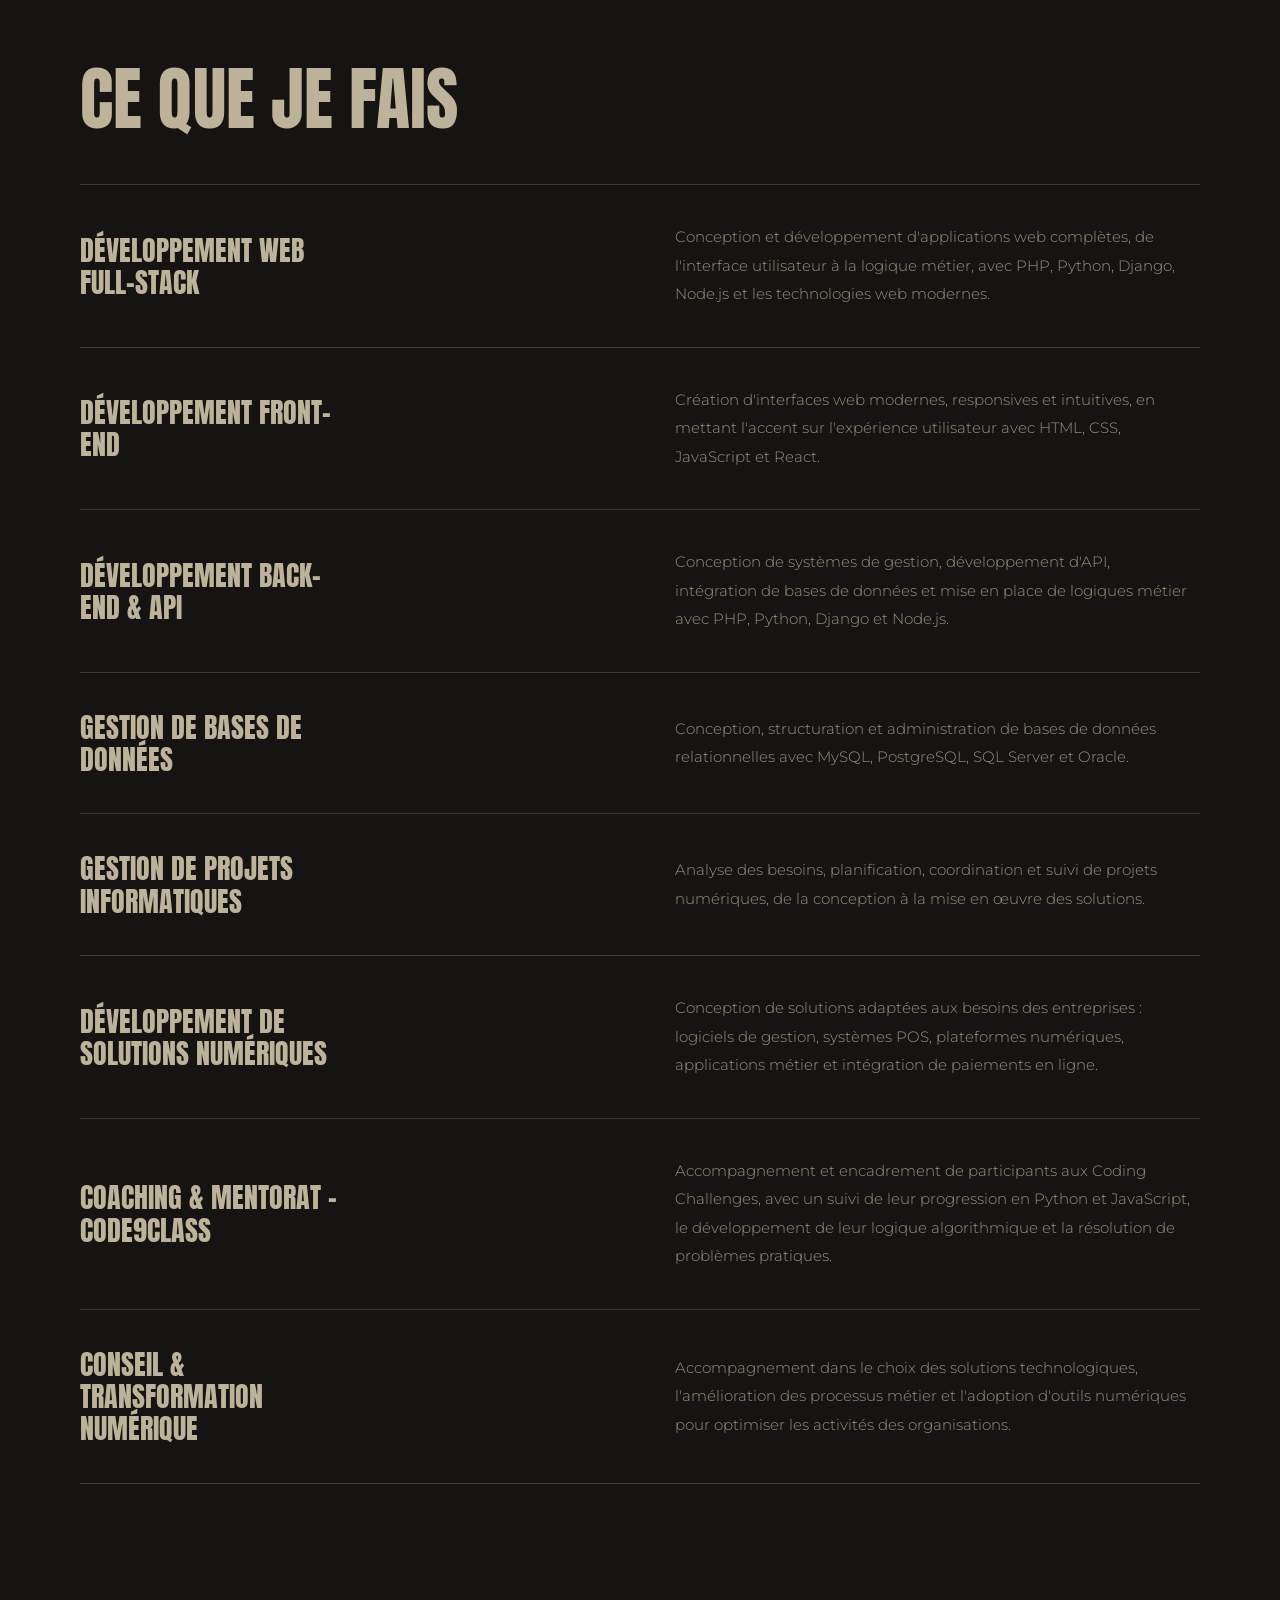
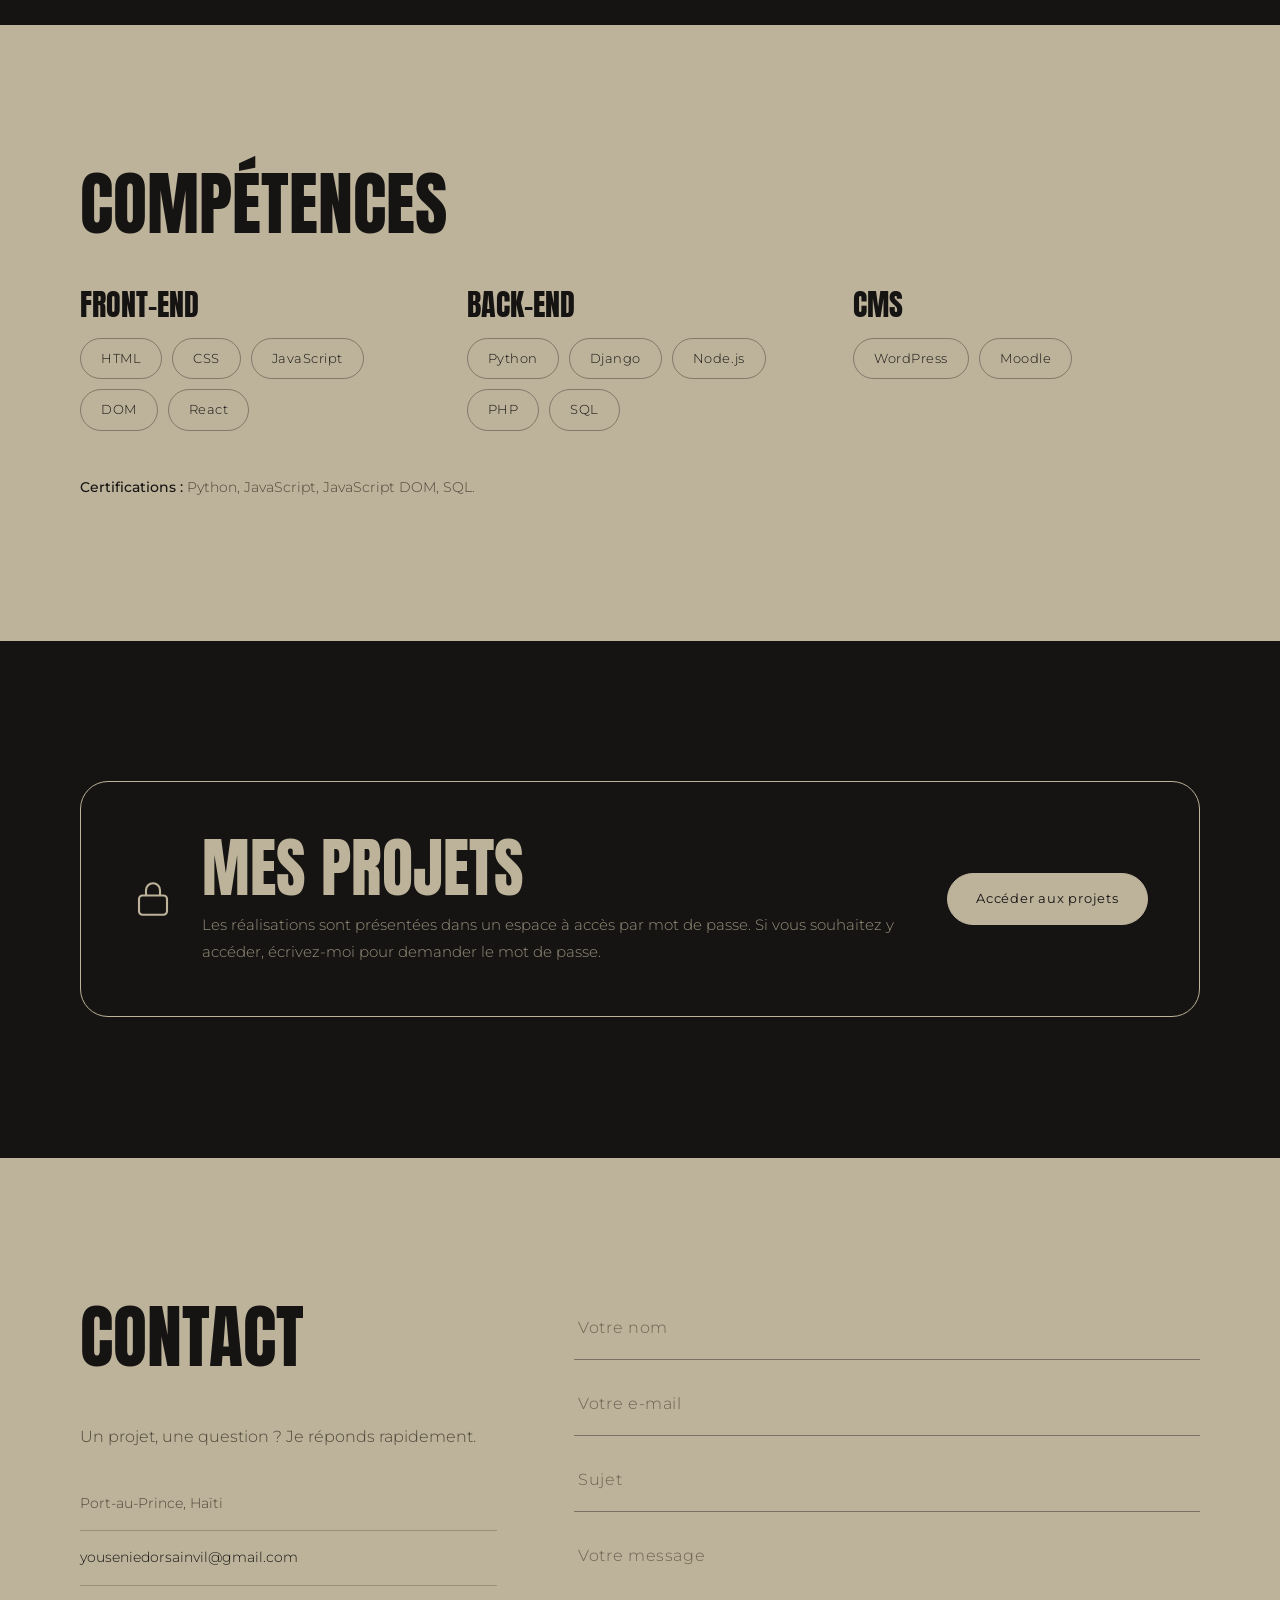
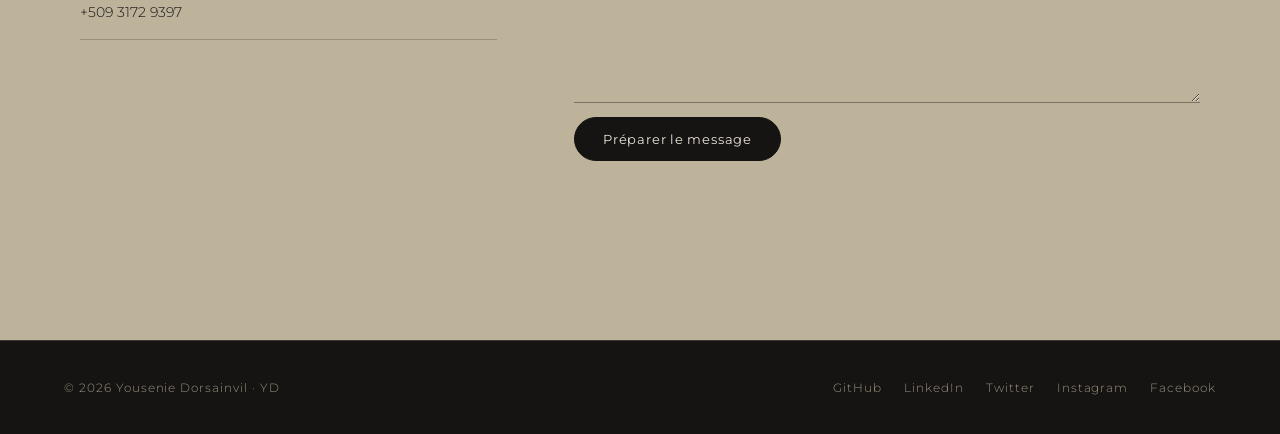
==== commit 3c1425a5: "update with project" ====
--- a/index.html
+++ b/index.html
@@ -3,8 +3,8 @@
 <head>
   <meta charset="utf-8">
   <meta name="viewport" content="width=device-width, initial-scale=1">
-  <title>Yousenie Dorsainvil — Développeur web fullstack</title>
-  <meta name="description" content="Portfolio de Yousenie Dorsainvil (YD), développeur web fullstack à Port-au-Prince, Haïti.">
+  <title>Yousenie Dorsainvil — Développeuse web fullstack</title>
+  <meta name="description" content="Portfolio de Yousenie Dorsainvil (YD), développeuse web fullstack à Port-au-Prince, Haïti.">
   <link rel="icon" href="assets/img/favicon.png">
   <link rel="preconnect" href="https://fonts.googleapis.com">
   <link rel="preconnect" href="https://fonts.gstatic.com" crossorigin>
@@ -17,27 +17,34 @@
   <div class="bg-glow" aria-hidden="true"></div>
   <div class="bg-pattern" aria-hidden="true"></div>
   <div class="bg-mark" id="mark" aria-hidden="true">
-    <svg viewBox="0 0 140 80"><path d="M0 0L30 45L60 0M30 45V80"/><path class="accent" d="M80 0V80H100A40 40 0 0 0 100 0Z"/></svg>
+    <svg viewBox="0 0 140 80">
+      <path d="M0 0L30 45L60 0M30 45V80"/>
+      <path class="accent" d="M80 0V80H100A40 40 0 0 0 100 0Z"/>
+    </svg>
   </div>
 
   <header class="nav">
     <a href="#top" class="logo" aria-label="YD — accueil">
-      <svg viewBox="0 0 140 80" aria-hidden="true"><path d="M4 4L32 45L60 4M32 45V76M84 4V76H100A36 36 0 0 0 100 4Z"/></svg>
+      <svg viewBox="0 0 140 80" aria-hidden="true">
+        <path d="M4 4L32 45L60 4M32 45V76M84 4V76H100A36 36 0 0 0 100 4Z"/>
+      </svg>
       <span>Yousenie Dorsainvil</span>
     </a>
     <ul>
       <li><a class="link" href="#profil">Profil</a></li>
       <li><a class="link" href="#faire">Ce que je fais</a></li>
       <li><a class="link" href="#competences">Compétences</a></li>
-      <li><a class="link lock" href="projects.php">Projets (accès privé)</a></li>
+      <li><a class="link lock" href="projects.html">Projets (accès privé)</a></li>
       <li><a class="link" href="#contact">Contact</a></li>
     </ul>
   </header>
 
   <main id="top">
-
     <section class="hero">
-      <div class="hero-top"><span>Présentation</span><span>youseniedorsainvil.com</span></div>
+      <div class="hero-top">
+        <span>Présentation</span>
+        <span>youseniedorsainvil.com</span>
+      </div>
       <div class="hero-stage">
         <h1>Développeuse web</h1>
         <img class="hero-photo" src="img/3.png" alt="Portrait de Yousenie Dorsainvil" width="800" height="1000">
@@ -45,11 +52,11 @@
       <div class="hero-bottom">
         <div>
           <p class="name">Yousenie Dorsainvil</p>
-          <p class="role">Développeur web fullstack à Port-au-Prince. Je construis des sites et des applications qui rendent le quotidien plus simple.</p>
+          <p class="role">Développeuse web fullstack à Port-au-Prince. Je construis des sites et des applications qui rendent le quotidien plus simple.</p>
         </div>
         <div class="btns">
           <a class="btn solid" href="#contact">Travaillons ensemble</a>
-          <a class="btn" href="projects.php">Voir mes projets</a>
+          <a class="btn" href="projects.html">Voir mes projets</a>
         </div>
       </div>
     </section>
@@ -58,11 +65,11 @@
       <div class="inner about-grid">
         <div>
           <h2>Qui je suis</h2>
-          <p class="lead">Passionné par la création de solutions numériques innovantes et faciles à utiliser, qui rendent la vie plus simple et plus agréable.</p>
-          <p class="lead">J'apprends en continu et je reste attentif aux nouvelles technologies. J'aime les projets exigeants, ceux qui me poussent à explorer de nouvelles idées.</p>
+          <p class="lead">Passionnée par la création de solutions numériques innovantes et faciles à utiliser, qui rendent la vie plus simple et plus agréable.</p>
+          <p class="lead">J'apprends en continu et je reste attentive aux nouvelles technologies. J'aime les projets exigeants, ceux qui me poussent à explorer de nouvelles idées.</p>
         </div>
         <ul class="facts">
-          <li><span>Métier</span><strong>Développeur web fullstack</strong></li>
+          <li><span>Métier</span><strong>Développeuse web fullstack</strong></li>
           <li><span>Ville</span><strong>Port-au-Prince, Haïti</strong></li>
           <li><span>Niveau</span><strong>L4</strong></li>
           <li><span>Freelance</span><strong>Disponible</strong></li>
@@ -74,81 +81,39 @@
       <div class="inner">
         <h2>Ce que je fais</h2>
         <div class="rows">
-
-            <div class="row">
-                <h3>Développement web Full-Stack</h3>
-                <p>
-                    Conception et développement d'applications web complètes,
-                    de l'interface utilisateur à la logique métier, avec PHP,
-                    Python, Django, Node.js et les technologies web modernes.
-                </p>
-            </div>
-
-            <div class="row">
-                <h3>Développement Front-End</h3>
-                <p>
-                    Création d'interfaces web modernes, responsives et intuitives,
-                    en mettant l'accent sur l'expérience utilisateur avec HTML,
-                    CSS, JavaScript et React.
-                </p>
-            </div>
-
-            <div class="row">
-                <h3>Développement Back-End & API</h3>
-                <p>
-                    Conception de systèmes de gestion, développement d'API,
-                    intégration de bases de données et mise en place de logiques
-                    métier avec PHP, Python, Django et Node.js.
-                </p>
-            </div>
-
-            <div class="row">
-                <h3>Gestion de bases de données</h3>
-                <p>
-                    Conception, structuration et administration de bases de données
-                    relationnelles avec MySQL, PostgreSQL, SQL Server et Oracle.
-                </p>
-            </div>
-
-            <div class="row">
-                <h3>Gestion de projets informatiques</h3>
-                <p>
-                    Analyse des besoins, planification, coordination et suivi
-                    de projets numériques, de la conception à la mise en œuvre
-                    des solutions.
-                </p>
-            </div>
-
-            <div class="row">
-                <h3>Développement de solutions numériques</h3>
-                <p>
-                    Conception de solutions adaptées aux besoins des entreprises :
-                    logiciels de gestion, systèmes POS, plateformes numériques,
-                    applications métier et intégration de paiements en ligne.
-                </p>
-            </div>
-
-            <div class="row">
-                <h3>Coaching & Mentorat – Code9Class</h3>
-                <p>
-                    Accompagnement et encadrement de participants aux Coding
-                    Challenges, avec un suivi de leur progression en Python
-                    et JavaScript, le développement de leur logique algorithmique
-                    et la résolution de problèmes pratiques.
-                </p>
-            </div>
-
-            <div class="row">
-                <h3>Conseil & Transformation numérique</h3>
-                <p>
-                    Accompagnement dans le choix des solutions technologiques,
-                    l'amélioration des processus métier et l'adoption d'outils
-                    numériques pour optimiser les activités des organisations.
-                </p>
-            </div>
-
-        </div>
-
+          <div class="row">
+            <h3>Développement web Full-Stack</h3>
+            <p>Conception et développement d'applications web complètes, de l'interface utilisateur à la logique métier, avec PHP, Python, Django, Node.js et les technologies web modernes.</p>
+          </div>
+          <div class="row">
+            <h3>Développement Front-End</h3>
+            <p>Création d'interfaces web modernes, responsives et intuitives, en mettant l'accent sur l'expérience utilisateur avec HTML, CSS, JavaScript et React.</p>
+          </div>
+          <div class="row">
+            <h3>Développement Back-End & API</h3>
+            <p>Conception de systèmes de gestion, développement d'API, intégration de bases de données et mise en place de logiques métier avec PHP, Python, Django et Node.js.</p>
+          </div>
+          <div class="row">
+            <h3>Gestion de bases de données</h3>
+            <p>Conception, structuration et administration de bases de données relationnelles avec MySQL, PostgreSQL, SQL Server et Oracle.</p>
+          </div>
+          <div class="row">
+            <h3>Gestion de projets informatiques</h3>
+            <p>Analyse des besoins, planification, coordination et suivi de projets numériques, de la conception à la mise en œuvre des solutions.</p>
+          </div>
+          <div class="row">
+            <h3>Développement de solutions numériques</h3>
+            <p>Conception de solutions adaptées aux besoins des entreprises : logiciels de gestion, systèmes POS, plateformes numériques, applications métier et intégration de paiements en ligne.</p>
+          </div>
+          <div class="row">
+            <h3>Coaching & Mentorat – Code9Class</h3>
+            <p>Accompagnement et encadrement de participants aux Coding Challenges, avec un suivi de leur progression en Python et JavaScript, le développement de leur logique algorithmique et la résolution de problèmes pratiques.</p>
+          </div>
+          <div class="row">
+            <h3>Conseil & Transformation numérique</h3>
+            <p>Accompagnement dans le choix des solutions technologiques, l'amélioration des processus métier et l'adoption d'outils numériques pour optimiser les activités des organisations.</p>
+          </div>
+        </div>
       </div>
     </section>
 
@@ -156,9 +121,24 @@
       <div class="inner">
         <h2>Compétences</h2>
         <div class="skills">
-          <div><h3>Front-end</h3><div class="chips"><span class="chip">HTML</span><span class="chip">CSS</span><span class="chip">JavaScript</span><span class="chip">DOM</span><span class="chip">React</span></div></div>
-          <div><h3>Back-end</h3><div class="chips"><span class="chip">Python</span><span class="chip">Django</span><span class="chip">Node.js</span><span class="chip">PHP</span><span class="chip">SQL</span></div></div>
-          <div><h3>CMS</h3><div class="chips"><span class="chip">WordPress</span><span class="chip">Moodle</span></div></div>
+          <div>
+            <h3>Front-end</h3>
+            <div class="chips">
+              <span class="chip">HTML</span><span class="chip">CSS</span><span class="chip">JavaScript</span><span class="chip">DOM</span><span class="chip">React</span>
+            </div>
+          </div>
+          <div>
+            <h3>Back-end</h3>
+            <div class="chips">
+              <span class="chip">Python</span><span class="chip">Django</span><span class="chip">Node.js</span><span class="chip">PHP</span><span class="chip">SQL</span>
+            </div>
+          </div>
+          <div>
+            <h3>CMS</h3>
+            <div class="chips">
+              <span class="chip">WordPress</span><span class="chip">Moodle</span>
+            </div>
+          </div>
         </div>
         <p class="certs"><b>Certifications :</b> Python, JavaScript, JavaScript DOM, SQL.</p>
       </div>
@@ -167,12 +147,15 @@
     <section id="projets">
       <div class="inner">
         <div class="locked">
-          <svg viewBox="0 0 24 24" aria-hidden="true"><rect x="4" y="10" width="16" height="11" rx="2"/><path d="M8 10V7a4 4 0 0 1 8 0v3"/></svg>
+          <svg viewBox="0 0 24 24" aria-hidden="true">
+            <rect x="4" y="10" width="16" height="11" rx="2"/>
+            <path d="M8 10V7a4 4 0 0 1 8 0v3"/>
+          </svg>
           <div>
             <h2>Mes projets</h2>
-            <p>Les réalisations sont en accès privé. Si vous avez le mot de passe, entrez ci-dessous. Sinon, écrivez-moi pour le demander.</p>
-          </div>
-          <a class="btn solid" href="projects.php">Accéder aux projets</a>
+            <p>Les réalisations sont présentées dans un espace à accès par mot de passe. Si vous souhaitez y accéder, écrivez-moi pour demander le mot de passe.</p>
+          </div>
+          <a class="btn solid" href="projects.html">Accéder aux projets</a>
         </div>
       </div>
     </section>
@@ -188,14 +171,16 @@
             <li><a href="tel:+50931729397">+509 3172 9397</a></li>
           </ul>
         </div>
-        <form id="contactForm" action="contact.php" method="post">
+
+        <!-- GitHub Pages ne peut pas exécuter contact.php.
+             Ce formulaire prépare un e-mail dans le logiciel de messagerie du visiteur. -->
+        <form id="contactForm">
           <input type="text" name="name" placeholder="Votre nom" required autocomplete="name">
           <input type="email" name="email" placeholder="Votre e-mail" required autocomplete="email">
           <input type="text" name="subject" placeholder="Sujet" required>
           <textarea name="message" rows="5" placeholder="Votre message" required></textarea>
-          <input type="text" name="website" tabindex="-1" autocomplete="off" style="position:absolute;left:-9999px" aria-hidden="true">
-          <button class="btn solid" type="submit" style="justify-self:start">Envoyer le message</button>
-          <div class="status" id="status" role="status"></div>
+          <button class="btn solid" type="submit" style="justify-self:start">Préparer le message</button>
+          <div class="status" id="status" role="status" aria-live="polite"></div>
         </form>
       </div>
     </section>
@@ -204,43 +189,69 @@
   <footer>
     <span>© <span id="y"></span> Yousenie Dorsainvil · YD</span>
     <nav>
-      <a href="https://github.com/youse22" target="_blank" rel="noopener">GitHub</a>
-      <a href="https://www.linkedin.com/in/yousenie-dorsainvil" target="_blank" rel="noopener">LinkedIn</a>
-      <a href="https://twitter.com/yousenieD" target="_blank" rel="noopener">Twitter</a>
-      <a href="https://instagram.com/youseniedorsainvil" target="_blank" rel="noopener">Instagram</a>
-      <a href="https://web.facebook.com/yoosenie.dorsainvil" target="_blank" rel="noopener">Facebook</a>
+      <a href="https://github.com/youse22" target="_blank" rel="noopener noreferrer">GitHub</a>
+      <a href="https://www.linkedin.com/in/yousenie-dorsainvil" target="_blank" rel="noopener noreferrer">LinkedIn</a>
+      <a href="https://twitter.com/yousenieD" target="_blank" rel="noopener noreferrer">Twitter</a>
+      <a href="https://instagram.com/youseniedorsainvil" target="_blank" rel="noopener noreferrer">Instagram</a>
+      <a href="https://web.facebook.com/yoosenie.dorsainvil" target="_blank" rel="noopener noreferrer">Facebook</a>
     </nav>
   </footer>
 
   <script>
+    'use strict';
+
     document.getElementById('y').textContent = new Date().getFullYear();
 
     // Léger parallaxe du monogramme YD
     const mark = document.getElementById('mark');
-    if (!matchMedia('(prefers-reduced-motion: reduce)').matches) {
+
+    if (!window.matchMedia('(prefers-reduced-motion: reduce)').matches) {
       let ticking = false;
-      addEventListener('scroll', () => {
-        if (ticking) return; ticking = true;
-        requestAnimationFrame(() => { mark.style.setProperty('--py', (scrollY * -0.12) + 'px'); ticking = false; });
+
+      window.addEventListener('scroll', function() {
+        if (ticking) return;
+        ticking = true;
+
+        requestAnimationFrame(function() {
+          mark.style.setProperty('--py', (window.scrollY * -0.12) + 'px');
+          ticking = false;
+        });
       }, { passive: true });
     }
 
-    // Formulaire de contact
-    const form = document.getElementById('contactForm'), status = document.getElementById('status');
-    form.addEventListener('submit', async e => {
-      e.preventDefault();
-      status.className = 'status'; status.textContent = 'Envoi en cours…';
-      try {
-        const r = await fetch(form.action, { method: 'POST', body: new FormData(form) });
-        const j = await r.json();
-        status.className = 'status ' + (j.ok ? 'ok' : 'err');
-        status.textContent = j.message;
-        if (j.ok) form.reset();
-      } catch (_) {
-        status.className = 'status err';
-        status.textContent = 'Échec de l’envoi. Écrivez-moi à youseniedorsainvil@gmail.com.';
-      }
+    // Formulaire de contact compatible avec un hébergement statique.
+    // Le visiteur doit disposer d'une application de messagerie configurée.
+    const form = document.getElementById('contactForm');
+    const status = document.getElementById('status');
+
+    form.addEventListener('submit', function(event) {
+      event.preventDefault();
+
+      if (!form.reportValidity()) return;
+
+      const data = new FormData(form);
+      const name = String(data.get('name') || '').trim();
+      const email = String(data.get('email') || '').trim();
+      const subject = String(data.get('subject') || '').trim();
+      const message = String(data.get('message') || '').trim();
+
+      const body = [
+        'Nom : ' + name,
+        'E-mail : ' + email,
+        '',
+        'Message :',
+        message
+      ].join('\n');
+
+      const mailto = 'mailto:youseniedorsainvil@gmail.com'
+        + '?subject=' + encodeURIComponent(subject)
+        + '&body=' + encodeURIComponent(body);
+
+      status.className = 'status';
+      status.textContent = 'Ouverture de votre application de messagerie…';
+
+      window.location.href = mailto;
     });
   </script>
 </body>
-</html>+</html>
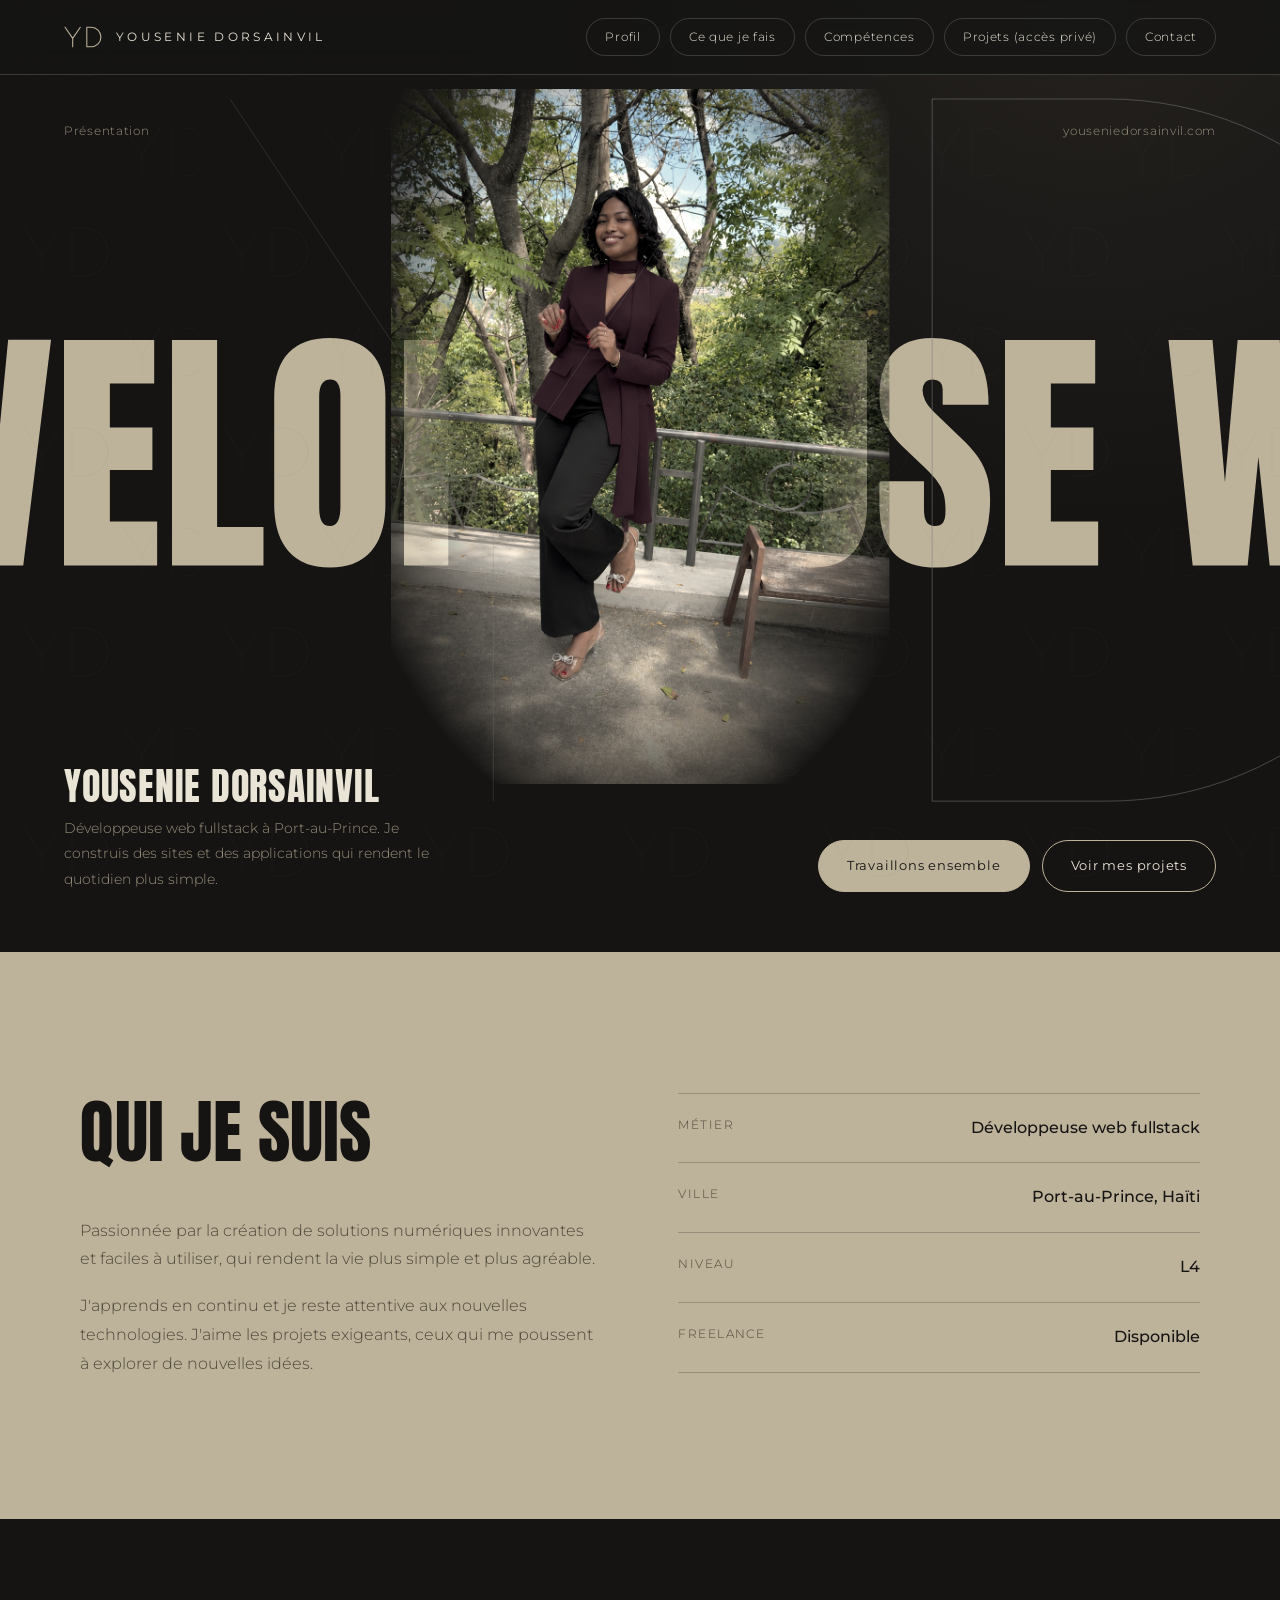
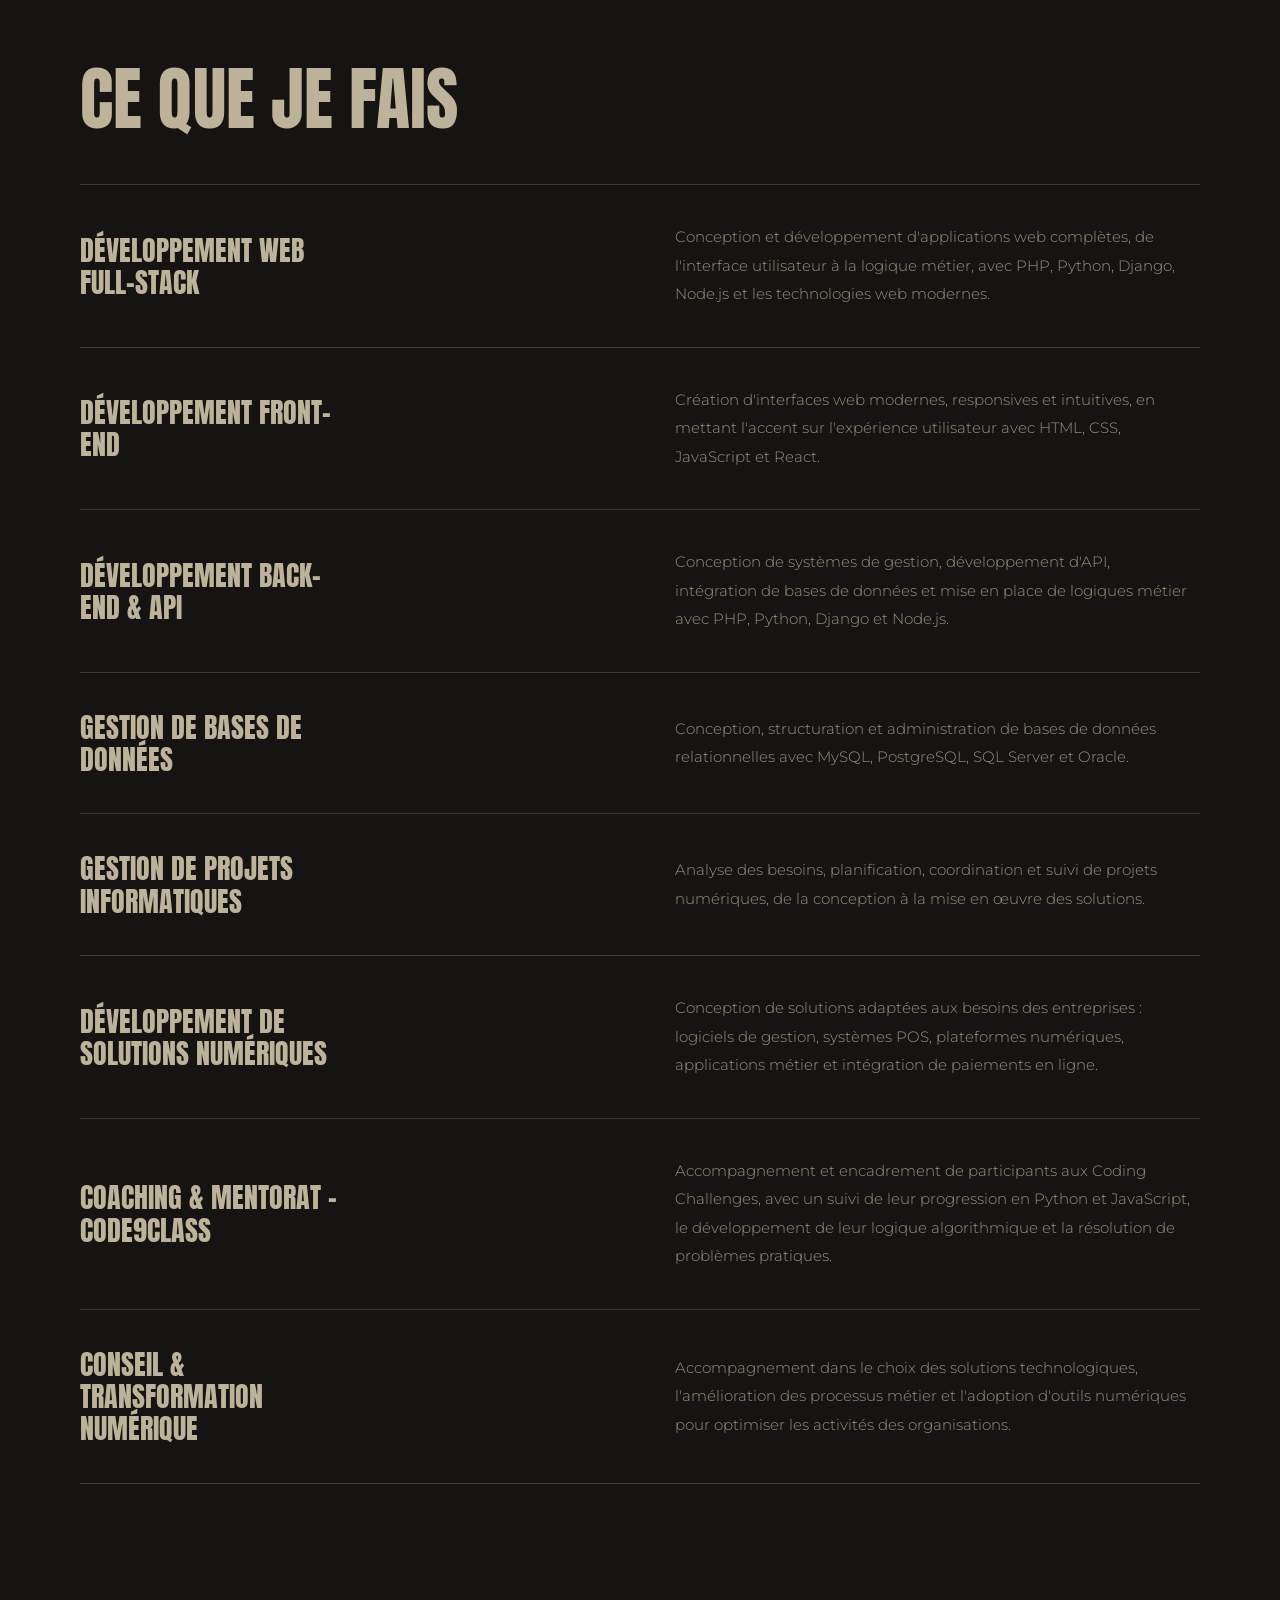
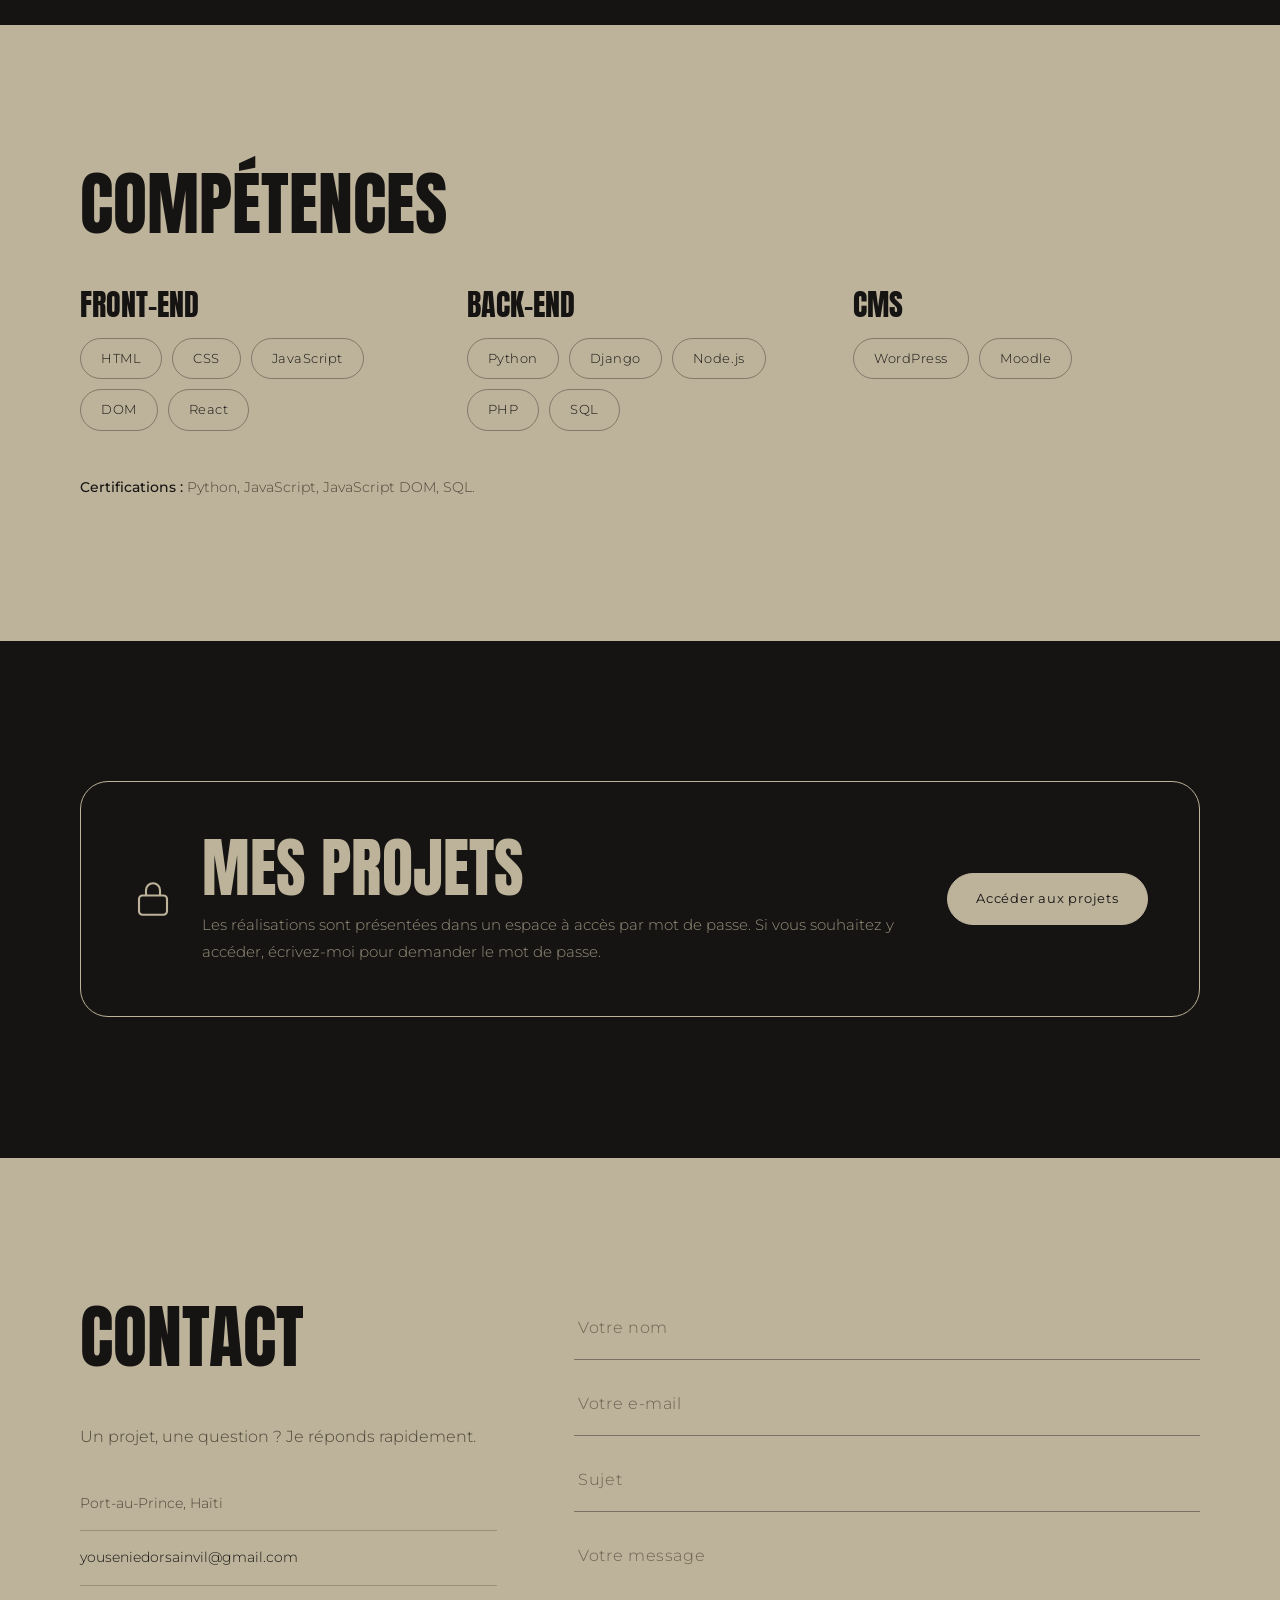
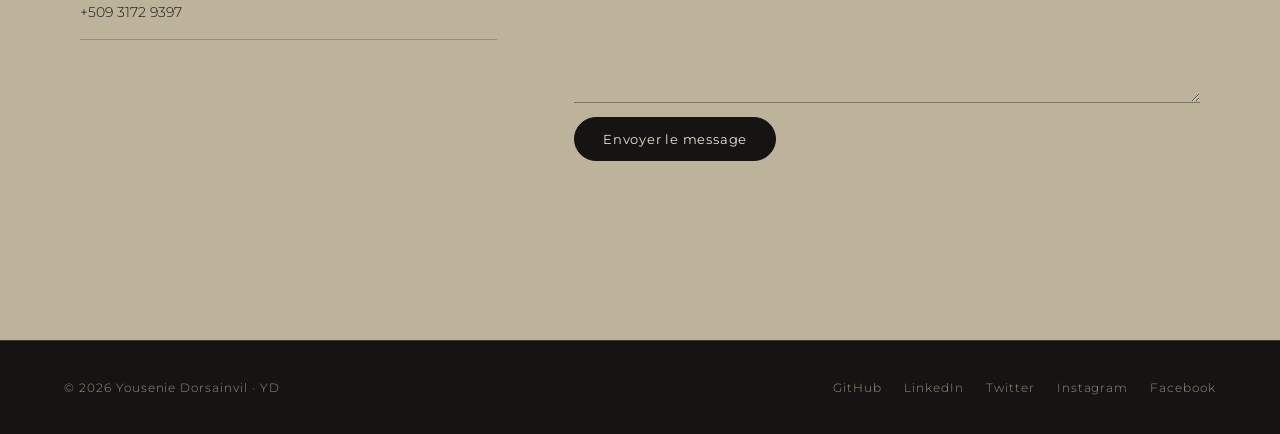
==== commit 6d96c404: "update index.html" ====
--- a/index.html
+++ b/index.html
@@ -172,16 +172,31 @@
           </ul>
         </div>
 
-        <!-- GitHub Pages ne peut pas exécuter contact.php.
-             Ce formulaire prépare un e-mail dans le logiciel de messagerie du visiteur. -->
+        
         <form id="contactForm">
-          <input type="text" name="name" placeholder="Votre nom" required autocomplete="name">
-          <input type="email" name="email" placeholder="Votre e-mail" required autocomplete="email">
-          <input type="text" name="subject" placeholder="Sujet" required>
-          <textarea name="message" rows="5" placeholder="Votre message" required></textarea>
-          <button class="btn solid" type="submit" style="justify-self:start">Préparer le message</button>
-          <div class="status" id="status" role="status" aria-live="polite"></div>
+            <input type="text" name="name"
+                  placeholder="Votre nom" required
+                  autocomplete="name">
+
+            <input type="email" name="email"
+                  placeholder="Votre e-mail" required
+                  autocomplete="email">
+
+            <input type="text" name="subject"
+                  placeholder="Sujet" required>
+
+            <textarea name="message" rows="5"
+                      placeholder="Votre message" required></textarea>
+
+            <button class="btn solid" type="submit"
+                    style="justify-self:start">
+                Envoyer le message
+            </button>
+
+            <div class="status" id="status"
+                role="status" aria-live="polite"></div>
         </form>
+
       </div>
     </section>
   </main>
@@ -252,6 +267,40 @@
 
       window.location.href = mailto;
     });
+
+
+    //////
+
+document.getElementById("contactForm").addEventListener("submit", function(e) {
+    e.preventDefault();
+
+    const form = this;
+
+    const name = form.elements["name"].value.trim();
+    const email = form.elements["email"].value.trim();
+    const subject = form.elements["subject"].value.trim();
+    const message = form.elements["message"].value.trim();
+
+    const status = document.getElementById("status");
+
+    // Remplace par ton adresse e-mail
+    const destination = "tonadresse@gmail.com";
+
+    const body =
+        "Nom : " + name + "\n" +
+        "E-mail : " + email + "\n\n" +
+        "Message :\n" + message;
+
+    const mailto =
+        "mailto:" + destination +
+        "?subject=" + encodeURIComponent(subject) +
+        "&body=" + encodeURIComponent(body);
+
+    status.textContent = "Ouverture de votre logiciel de messagerie...";
+
+    window.location.href = mailto;
+});
+
   </script>
 </body>
 </html>
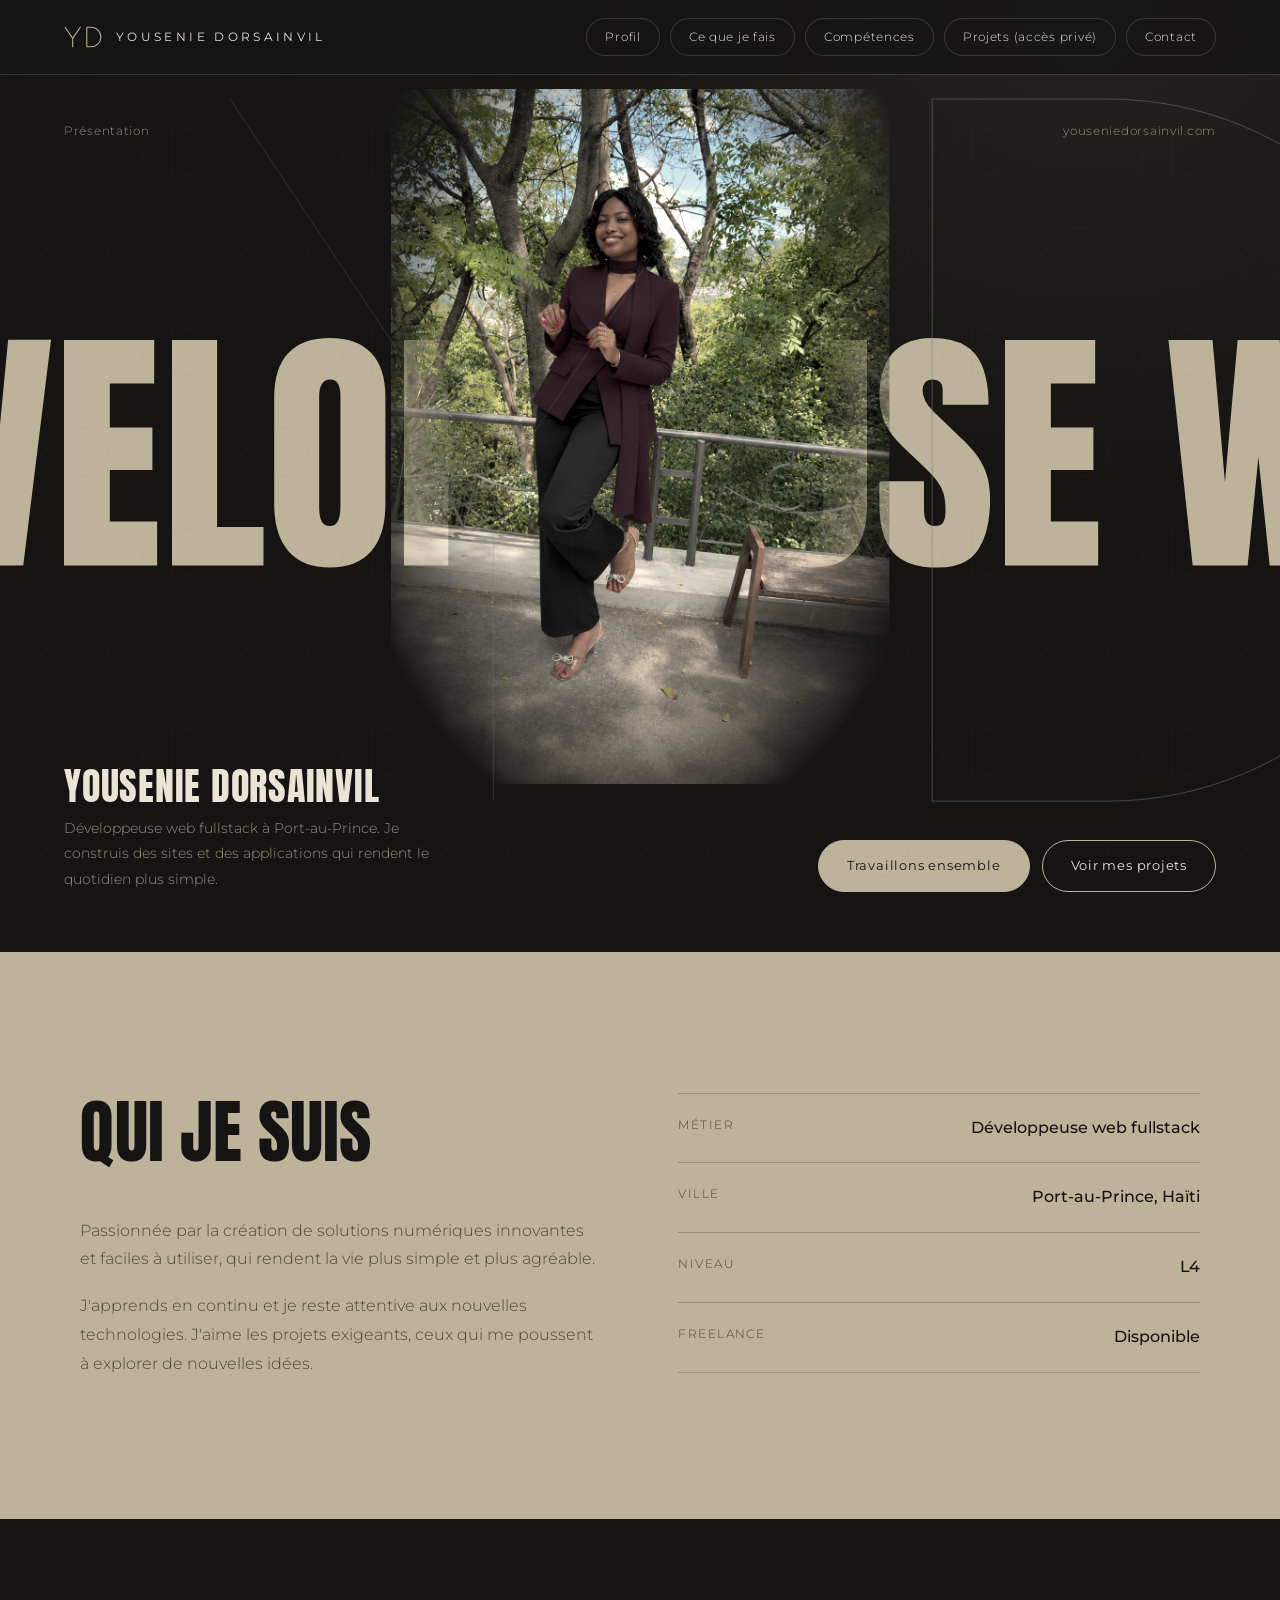
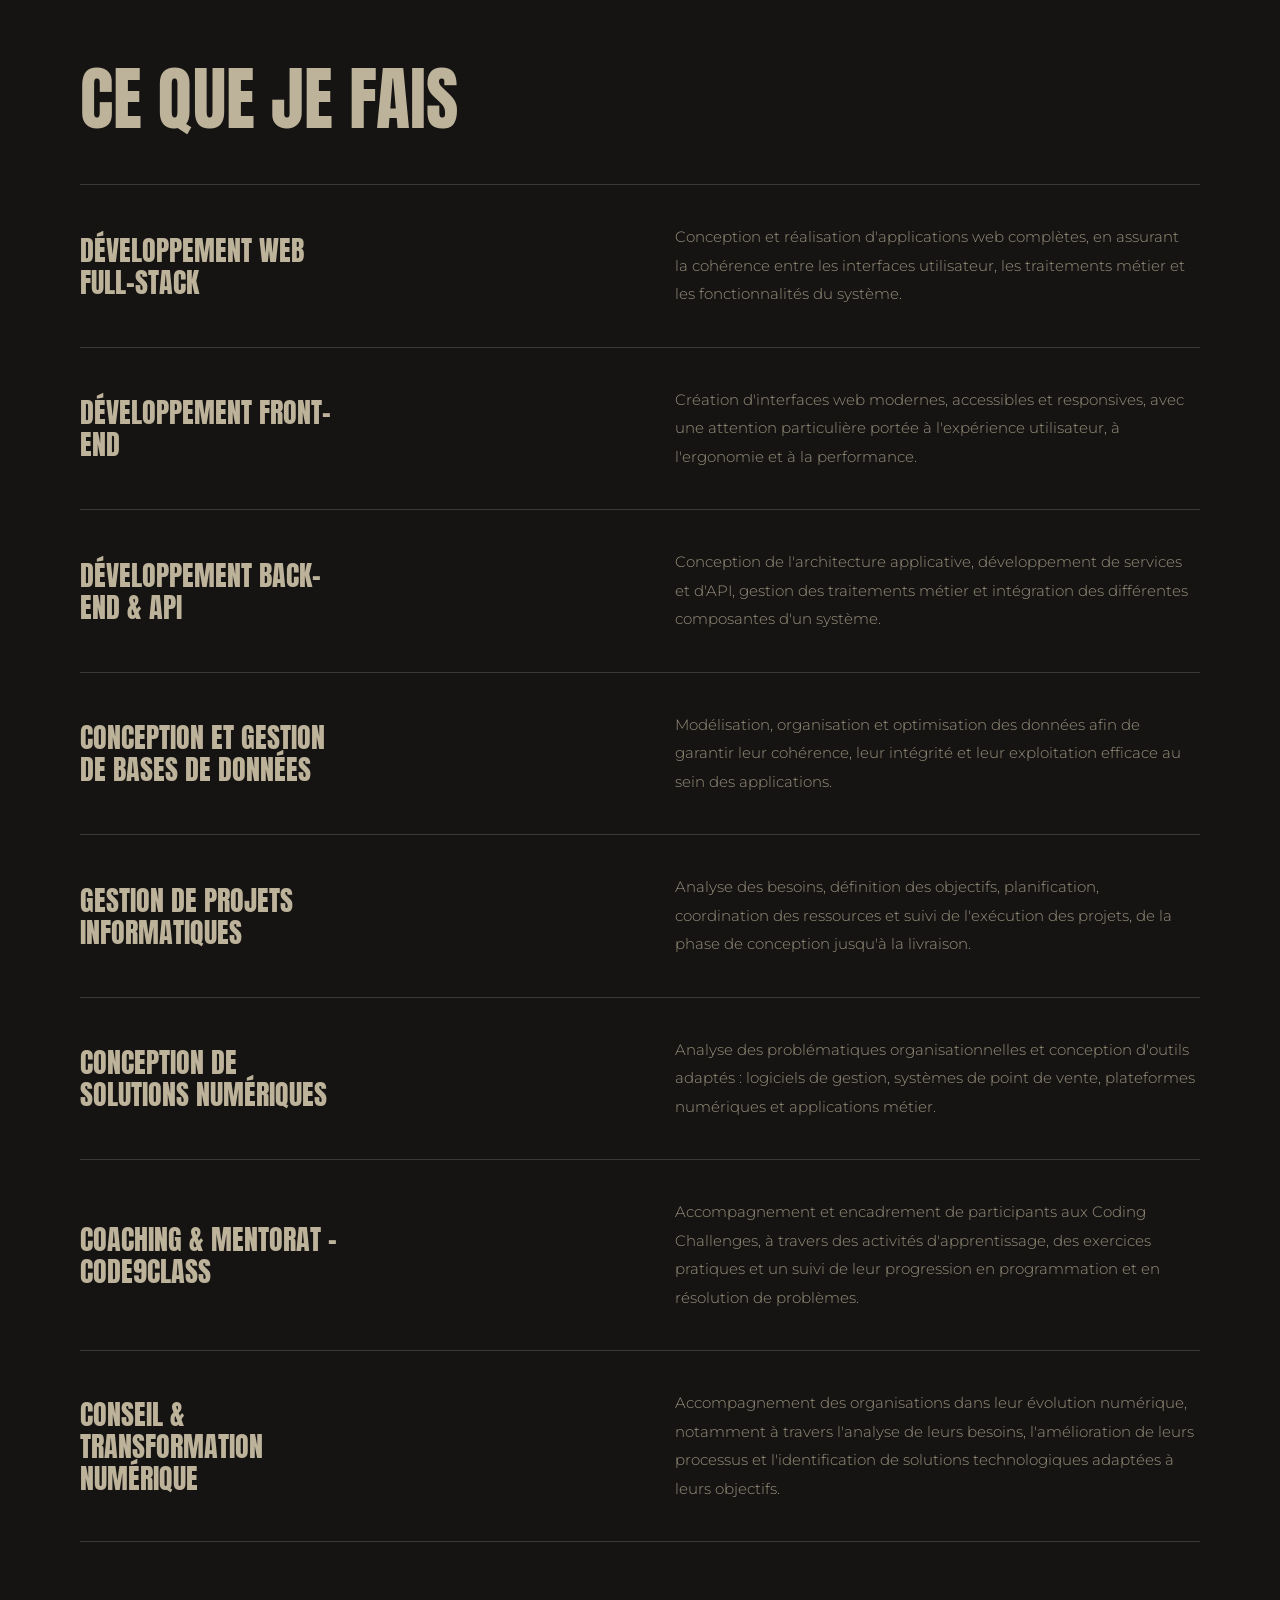
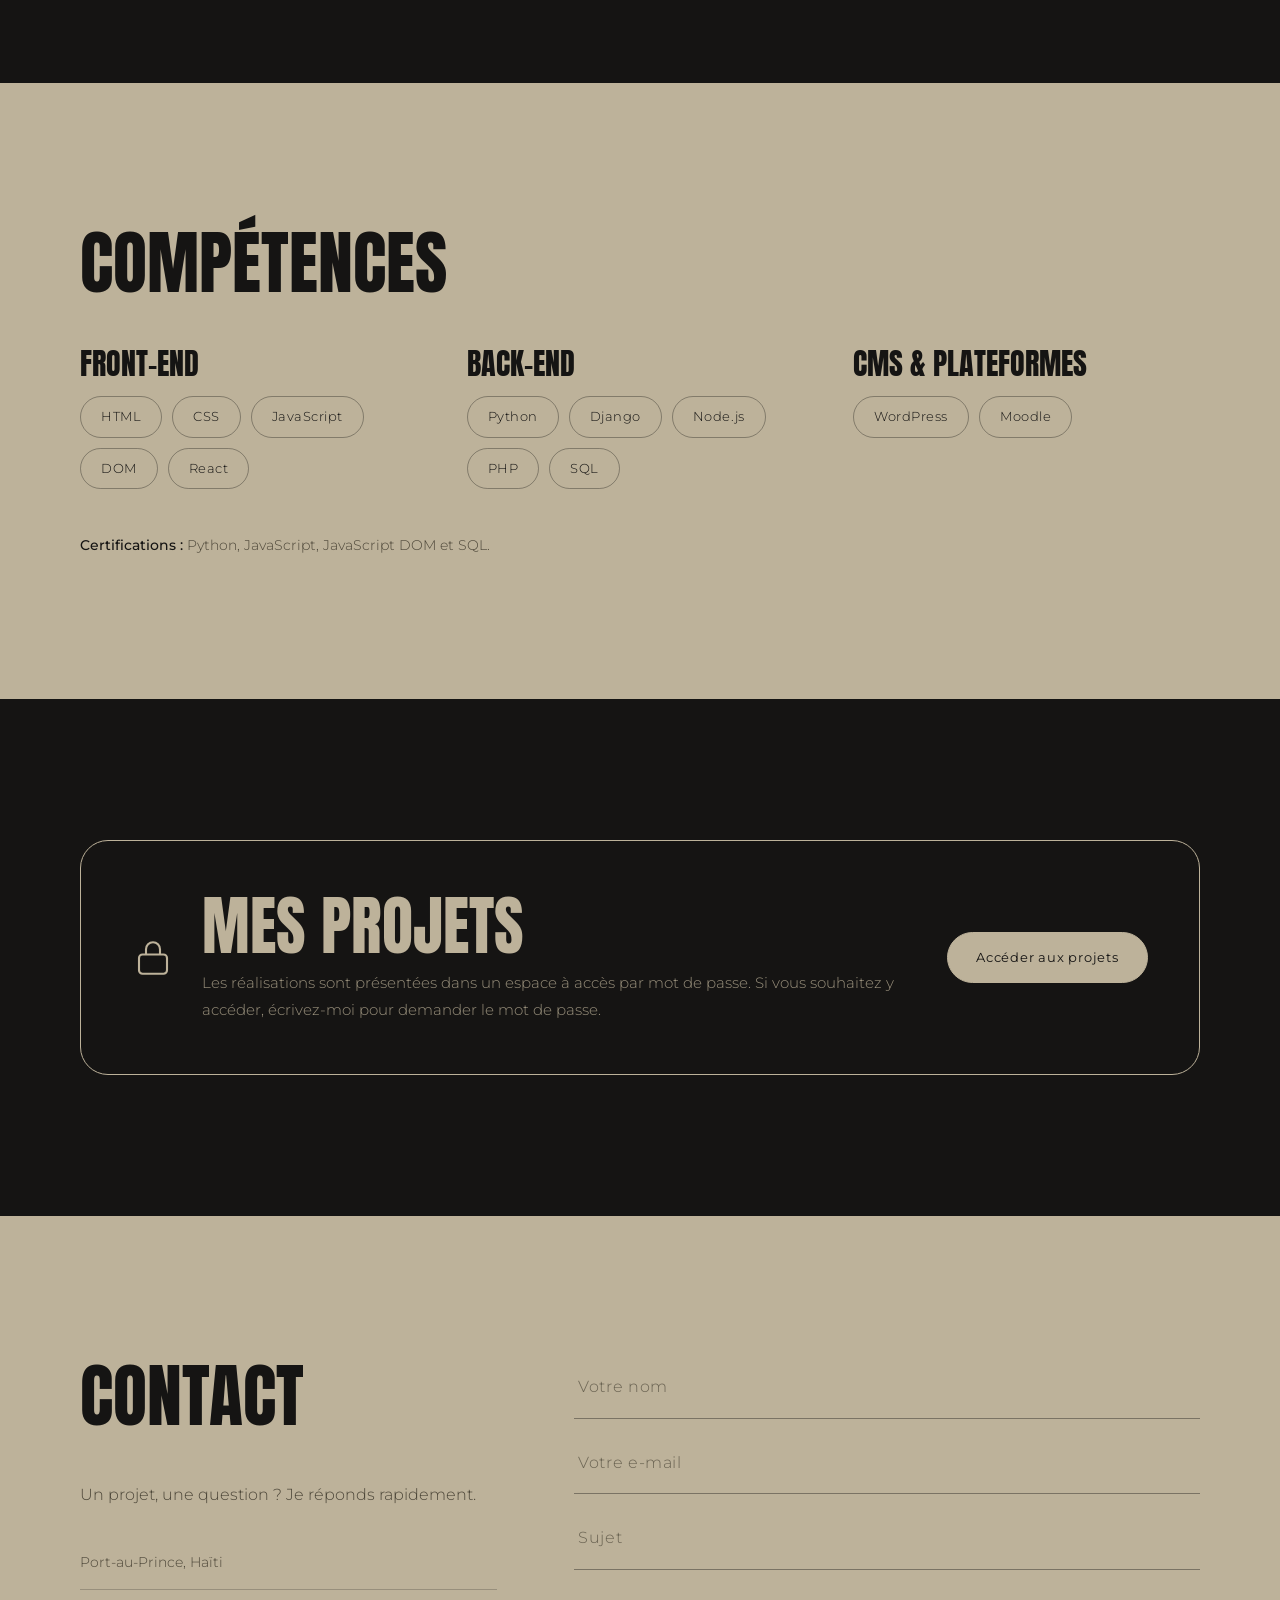
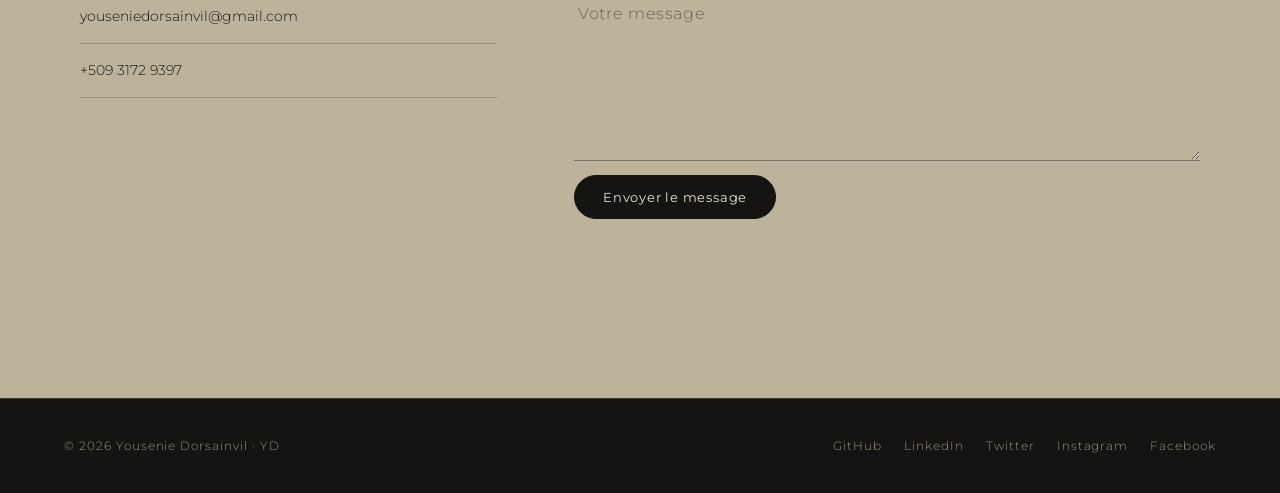
==== commit bd7d181f: "modified:   index.html" ====
--- a/index.html
+++ b/index.html
@@ -77,42 +77,52 @@
       </div>
     </section>
 
+    
     <section id="faire">
       <div class="inner">
         <h2>Ce que je fais</h2>
         <div class="rows">
+
           <div class="row">
             <h3>Développement web Full-Stack</h3>
-            <p>Conception et développement d'applications web complètes, de l'interface utilisateur à la logique métier, avec PHP, Python, Django, Node.js et les technologies web modernes.</p>
-          </div>
+            <p>Conception et réalisation d'applications web complètes, en assurant la cohérence entre les interfaces utilisateur, les traitements métier et les fonctionnalités du système.</p>
+          </div>
+
           <div class="row">
             <h3>Développement Front-End</h3>
-            <p>Création d'interfaces web modernes, responsives et intuitives, en mettant l'accent sur l'expérience utilisateur avec HTML, CSS, JavaScript et React.</p>
-          </div>
+            <p>Création d'interfaces web modernes, accessibles et responsives, avec une attention particulière portée à l'expérience utilisateur, à l'ergonomie et à la performance.</p>
+          </div>
+
           <div class="row">
             <h3>Développement Back-End & API</h3>
-            <p>Conception de systèmes de gestion, développement d'API, intégration de bases de données et mise en place de logiques métier avec PHP, Python, Django et Node.js.</p>
-          </div>
-          <div class="row">
-            <h3>Gestion de bases de données</h3>
-            <p>Conception, structuration et administration de bases de données relationnelles avec MySQL, PostgreSQL, SQL Server et Oracle.</p>
-          </div>
+            <p>Conception de l'architecture applicative, développement de services et d'API, gestion des traitements métier et intégration des différentes composantes d'un système.</p>
+          </div>
+
+          <div class="row">
+            <h3>Conception et gestion de bases de données</h3>
+            <p>Modélisation, organisation et optimisation des données afin de garantir leur cohérence, leur intégrité et leur exploitation efficace au sein des applications.</p>
+          </div>
+
           <div class="row">
             <h3>Gestion de projets informatiques</h3>
-            <p>Analyse des besoins, planification, coordination et suivi de projets numériques, de la conception à la mise en œuvre des solutions.</p>
-          </div>
-          <div class="row">
-            <h3>Développement de solutions numériques</h3>
-            <p>Conception de solutions adaptées aux besoins des entreprises : logiciels de gestion, systèmes POS, plateformes numériques, applications métier et intégration de paiements en ligne.</p>
-          </div>
+            <p>Analyse des besoins, définition des objectifs, planification, coordination des ressources et suivi de l'exécution des projets, de la phase de conception jusqu'à la livraison.</p>
+          </div>
+
+          <div class="row">
+            <h3>Conception de solutions numériques</h3>
+            <p>Analyse des problématiques organisationnelles et conception d'outils adaptés : logiciels de gestion, systèmes de point de vente, plateformes numériques et applications métier.</p>
+          </div>
+
           <div class="row">
             <h3>Coaching & Mentorat – Code9Class</h3>
-            <p>Accompagnement et encadrement de participants aux Coding Challenges, avec un suivi de leur progression en Python et JavaScript, le développement de leur logique algorithmique et la résolution de problèmes pratiques.</p>
-          </div>
+            <p>Accompagnement et encadrement de participants aux Coding Challenges, à travers des activités d'apprentissage, des exercices pratiques et un suivi de leur progression en programmation et en résolution de problèmes.</p>
+          </div>
+
           <div class="row">
             <h3>Conseil & Transformation numérique</h3>
-            <p>Accompagnement dans le choix des solutions technologiques, l'amélioration des processus métier et l'adoption d'outils numériques pour optimiser les activités des organisations.</p>
-          </div>
+            <p>Accompagnement des organisations dans leur évolution numérique, notamment à travers l'analyse de leurs besoins, l'amélioration de leurs processus et l'identification de solutions technologiques adaptées à leurs objectifs.</p>
+          </div>
+
         </div>
       </div>
     </section>
@@ -121,28 +131,45 @@
       <div class="inner">
         <h2>Compétences</h2>
         <div class="skills">
+
           <div>
             <h3>Front-end</h3>
             <div class="chips">
-              <span class="chip">HTML</span><span class="chip">CSS</span><span class="chip">JavaScript</span><span class="chip">DOM</span><span class="chip">React</span>
+              <span class="chip">HTML</span>
+              <span class="chip">CSS</span>
+              <span class="chip">JavaScript</span>
+              <span class="chip">DOM</span>
+              <span class="chip">React</span>
             </div>
           </div>
+
           <div>
             <h3>Back-end</h3>
             <div class="chips">
-              <span class="chip">Python</span><span class="chip">Django</span><span class="chip">Node.js</span><span class="chip">PHP</span><span class="chip">SQL</span>
+              <span class="chip">Python</span>
+              <span class="chip">Django</span>
+              <span class="chip">Node.js</span>
+              <span class="chip">PHP</span>
+              <span class="chip">SQL</span>
             </div>
           </div>
+
           <div>
-            <h3>CMS</h3>
+            <h3>CMS & Plateformes</h3>
             <div class="chips">
-              <span class="chip">WordPress</span><span class="chip">Moodle</span>
+              <span class="chip">WordPress</span>
+              <span class="chip">Moodle</span>
             </div>
           </div>
-        </div>
-        <p class="certs"><b>Certifications :</b> Python, JavaScript, JavaScript DOM, SQL.</p>
-      </div>
-    </section>
+
+        </div>
+
+        <p class="certs">
+          <b>Certifications :</b> Python, JavaScript, JavaScript DOM et SQL.
+        </p>
+      </div>
+    </section>
+
 
     <section id="projets">
       <div class="inner">
